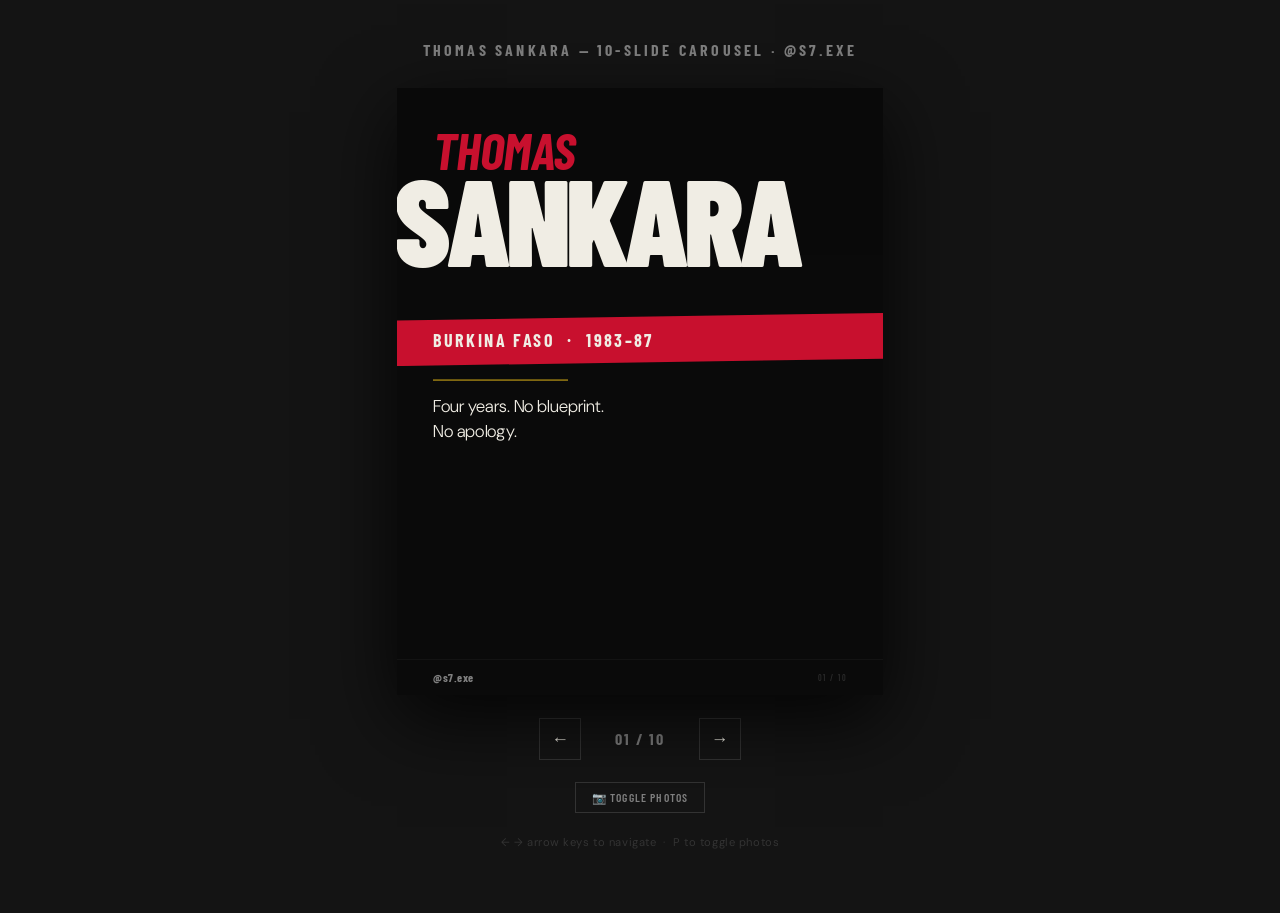
==== carousels/sankara/index.html @ 752728cd "feat: add Sankara 10-slide Instagram carousel (constructivist design, @s7.exe) - carousels/sankara/i" ====
<!DOCTYPE html>
<html lang="en">
<head>
  <meta charset="UTF-8" />
  <meta name="viewport" content="width=device-width, initial-scale=1.0" />
  <title>Thomas Sankara — @s7.exe</title>

  <!-- Fonts -->
  <link rel="preconnect" href="https://fonts.googleapis.com" />
  <link rel="preconnect" href="https://fonts.gstatic.com" crossorigin />
  <link
    href="https://fonts.googleapis.com/css2?family=Barlow+Condensed:ital,wght@0,400;0,600;0,700;0,800;0,900;1,700;1,900&family=DM+Sans:ital,wght@0,300;0,400;0,500;0,700;1,300;1,400&display=swap"
    rel="stylesheet"
  />

  <link rel="stylesheet" href="styles.css" />
</head>
<body>

<!-- ── VIEWER CHROME ─────────────────────────────────────── -->
<div class="carousel-header">
  <h1>Thomas Sankara — 10-Slide Carousel · @s7.exe</h1>
</div>

<div class="carousel-viewer">

  <!-- Slide window (clipping + scale wrapper) -->
  <div class="slide-window">
    <div class="slide-stage">

      <!-- ════════════════════════════════════════════════════
           SLIDE 01 — COVER
           ════════════════════════════════════════════════════ -->
      <div class="slide slide-1 active">

        <!-- Grid texture -->
        <div class="s1-grid"></div>

        <!-- Photo variant (hidden by default; shows in photo mode) -->
        <div class="s1-photo">
          <img
            src="photo/s1-cover.jpg"
            alt="Thomas Sankara — public domain"
          />
        </div>

        <!-- Typography -->
        <div class="s1-thomas">THOMAS</div>
        <div class="s1-sankara">SANKARA</div>

        <!-- Red diagonal band -->
        <div class="s1-red-band">
          <span class="s1-band-text">BURKINA FASO &nbsp;·&nbsp; 1983–87</span>
        </div>

        <!-- Gold rule -->
        <div class="s1-gold-line"></div>

        <!-- Tagline -->
        <div class="s1-tagline">
          Four years. No blueprint.<br />No apology.
        </div>

        <!-- Footer -->
        <div class="s1-footer">
          <span class="footer-handle">@s7.exe</span>
          <span class="footer-count">01 / 10</span>
        </div>

      </div><!-- /slide-1 -->


      <!-- ════════════════════════════════════════════════════
           SLIDE 02 — THE MAN
           ════════════════════════════════════════════════════ -->
      <div class="slide slide-2">

        <!-- Ghost number -->
        <div class="ghost-num" style="right:-48px;top:60px;font-size:720px;">33</div>

        <!-- Red vertical rule -->
        <div class="s2-red-rule"></div>

        <!-- Content -->
        <div class="s2-content">

          <div class="eyebrow">THE MAN</div>

          <div class="s2-headline">
            HE WAS<br /><span class="accent">33.</span>
          </div>

          <div class="s2-sub">When he took power.</div>

          <!-- Gold line -->
          <div class="s2-gold-line"></div>

          <p class="s2-body">
            He sold the presidential fleet.<br />
            <b>Every minister got a Renault 5</b> — the cheapest
            car in the country.<br /><br />
            He set the salary ceiling himself.<br />
            Below a teacher's minimum wage.
          </p>

        </div>

        <div class="footer">
          <span class="footer-handle">@s7.exe</span>
          <span class="footer-count">02 / 10</span>
        </div>

      </div><!-- /slide-2 -->


      <!-- ════════════════════════════════════════════════════
           SLIDE 03 — THE NAME
           ════════════════════════════════════════════════════ -->
      <div class="slide slide-3">

        <!-- Before block (clipped diagonal) -->
        <div class="s3-before-block">
          <div class="s3-before-label">Before &nbsp;/&nbsp; 1983</div>
          <div class="s3-strikeout">UPPER<br />VOLTA</div>
        </div>

        <!-- Arrow between blocks -->
        <div class="s3-arrow">↓</div>

        <!-- After block -->
        <div class="s3-after-block">
          <div class="s3-after-label">After &nbsp;/&nbsp; 1984</div>
          <div class="s3-after-name">BURKINA<br />FASO</div>
          <!-- Gold line -->
          <div class="s3-gold-line"></div>
          <p class="s3-after-sub">
            "Land of the upright people."<br />
            New name. New flag. New cloth.<br />
            His cabinet wore local cotton — faso dan fani —<br />
            instead of imported suits.
          </p>
        </div>

        <div class="footer">
          <span class="footer-handle">@s7.exe</span>
          <span class="footer-count">03 / 10</span>
        </div>

      </div><!-- /slide-3 -->


      <!-- ════════════════════════════════════════════════════
           SLIDE 04 — THE DEBT
           ════════════════════════════════════════════════════ -->
      <div class="slide slide-4">

        <!-- Giant decorative quote mark -->
        <div class="s4-bigquote">"</div>

        <div class="s4-content">

          <div class="s4-eyebrow">ADDIS ABABA, 1987</div>

          <blockquote class="s4-quote">
            "He who<br />feeds you,<br />
            <span class="hl">controls&nbsp;you."</span>
          </blockquote>

          <div class="s4-attr">— Thomas Sankara, OAU Summit</div>

          <!-- Gold line -->
          <div class="s4-gold-line"></div>

          <p class="s4-body">
            He stood before every African head of state
            and asked them to cancel the debt together —
            that if one country did it alone, they would be killed.<br /><br />
            Six months later, he was shot.
          </p>

        </div>

        <div class="footer">
          <span class="footer-handle">@s7.exe</span>
          <span class="footer-count">04 / 10</span>
        </div>

      </div><!-- /slide-4 -->


      <!-- ════════════════════════════════════════════════════
           SLIDE 05 — WOMEN
           ════════════════════════════════════════════════════ -->
      <div class="slide slide-5">

        <!-- Ghost year -->
        <div class="s5-year-ghost">1984</div>

        <div class="s5-content">

          <div class="s5-eyebrow">POLICY</div>

          <div class="s5-year">1984.</div>
          <p class="s5-year-sub">Four specific decisions.</p>

          <!-- Gold line -->
          <div class="s5-gold-line"></div>

          <ul class="s5-list">
            <li>Banned FGM by decree.</li>
            <li>Banned forced marriage.</li>
            <li>Appointed women to military and ministerial posts.</li>
            <li>Raised women's legal status to equal citizens.</li>
          </ul>

          <blockquote class="s5-quote">
            "There is no true social revolution<br />
            without the liberation of women."
          </blockquote>

        </div>

        <div class="footer">
          <span class="footer-handle">@s7.exe</span>
          <span class="footer-count">05 / 10</span>
        </div>

      </div><!-- /slide-5 -->


      <!-- ════════════════════════════════════════════════════
           SLIDE 06 — TREES
           ════════════════════════════════════════════════════ -->
      <div class="slide slide-6">

        <!-- Halftone background -->
        <div class="s6-halftone"></div>

        <!-- Photo slot (photo mode only) -->
        <div
          class="photo-slot"
          data-caption="Sahel reforestation — public domain / CC"
          style="top:0;right:0;width:480px;height:580px;"
        >
          <img src="photo/s6-trees.jpg" alt="Sahel reforestation" />
          <span class="photo-caption">Sahel reforestation — public domain / CC</span>
        </div>

        <div class="s6-content">

          <div class="s6-eyebrow">ENVIRONMENT</div>

          <div class="s6-num">10</div>
          <div class="s6-unit">MILLION</div>
          <div class="s6-label">TREES.</div>

          <!-- Gold line -->
          <div class="s6-gold-line"></div>

          <p class="s6-body">
            The Sahara was moving south.<br />
            He planted trees across Burkina Faso with no foreign aid —
            10 million over four years.<br />
            He also banned bushfires, built dams,
            and trained farmers in soil conservation.
          </p>

        </div>

        <div class="footer">
          <span class="footer-handle">@s7.exe</span>
          <span class="footer-count">06 / 10</span>
        </div>

      </div><!-- /slide-6 -->


      <!-- ════════════════════════════════════════════════════
           SLIDE 07 — HEALTH
           ════════════════════════════════════════════════════ -->
      <div class="slide slide-7">

        <div class="s7-content">

          <div class="s7-eyebrow">PUBLIC HEALTH · 1984</div>

          <div class="s7-num">2.5M</div>
          <div class="s7-label">CHILDREN.</div>

          <!-- Stamp mark -->
          <div class="s7-stamp">ONE WEEK.</div>

          <!-- Gold line -->
          <div class="s7-gold-line"></div>

          <p class="s7-body">
            Meningitis, yellow fever, measles.<br />
            Three vaccines. 2.5 million children immunised
            in seven days.<br /><br />
            No NGO coordination.<br />
            The army mobilised alongside health workers.
          </p>

        </div>

        <div class="footer">
          <span class="footer-handle">@s7.exe</span>
          <span class="footer-count">07 / 10</span>
        </div>

      </div><!-- /slide-7 -->


      <!-- ════════════════════════════════════════════════════
           SLIDE 08 — EDUCATION
           ════════════════════════════════════════════════════ -->
      <div class="slide slide-8">

        <div class="s8-content">

          <div class="s8-eyebrow">LITERACY RATE</div>

          <div class="s8-progress-nums">
            <span class="s8-before">13%</span>
            <span class="s8-arrow">→</span>
            <span class="s8-after">73%</span>
          </div>

          <!-- Progress bar -->
          <div class="s8-bar-wrap">
            <div class="s8-bar-before"></div>
            <div class="s8-bar-after"></div>
          </div>
          <div class="s8-bar-labels">
            <span>1983</span>
            <span>1987</span>
          </div>

          <!-- Gold line -->
          <div class="s8-gold-line"></div>

          <p class="s8-body">
            <b>350 schools built per year.</b><br />
            Teachers sent to villages that had never seen one.<br /><br />
            "A soldier without cultural training<br />
            is just a potential criminal."<br /><br />
            He said that too.
          </p>

        </div>

        <div class="footer">
          <span class="footer-handle">@s7.exe</span>
          <span class="footer-count">08 / 10</span>
        </div>

      </div><!-- /slide-8 -->


      <!-- ════════════════════════════════════════════════════
           SLIDE 09 — OCTOBER 15
           ════════════════════════════════════════════════════ -->
      <div class="slide slide-9">

        <!-- Ghost date -->
        <div class="s9-date-ghost">15.10<br />1987</div>

        <div class="s9-content">

          <div class="s9-eyebrow">THE END</div>

          <div class="s9-date">OCTOBER<br />15, 1987.</div>
          <div class="s9-age">Age 37 &nbsp;·&nbsp; Twelve bullets.</div>

          <!-- Gold line -->
          <div class="s9-gold-line"></div>

          <p class="s9-body">
            He was in a meeting when the gunmen arrived.<br /><br />
            His killer governed Burkina Faso
            for the next 27 years.<br />
            Western governments called him a stable partner.
            He received medals.
          </p>

          <p class="s9-coda">
            His files were sealed for decades.
          </p>

        </div>

        <div class="footer">
          <span class="footer-handle">@s7.exe</span>
          <span class="footer-count">09 / 10</span>
        </div>

      </div><!-- /slide-9 -->


      <!-- ════════════════════════════════════════════════════
           SLIDE 10 — OUTRO
           ════════════════════════════════════════════════════ -->
      <div class="slide slide-10">

        <div class="s10-open-mark">"</div>

        <div class="s10-quote">
          DARE TO<br />
          <span class="hl">INVENT</span><br />
          THE FUTURE.
        </div>

        <div class="s10-attr">— Thomas Sankara</div>

        <!-- Gold line -->
        <div class="s10-gold-line"></div>

        <p class="s10-cta">
          Follow for more on the leaders<br />
          they forgot to teach you about.
        </p>

        <div class="s10-handle">@s7.exe</div>

        <div class="footer">
          <span class="footer-handle">@s7.exe</span>
          <span class="footer-count">10 / 10</span>
        </div>

      </div><!-- /slide-10 -->


    </div><!-- /slide-stage -->
  </div><!-- /slide-window -->


  <!-- Navigation -->
  <nav class="nav-bar" aria-label="Carousel navigation">
    <button class="nav-btn" id="btn-prev" aria-label="Previous slide">&#8592;</button>
    <span class="nav-counter" id="nav-counter" aria-live="polite">01 / 10</span>
    <button class="nav-btn" id="btn-next" aria-label="Next slide">&#8594;</button>
  </nav>

  <!-- Toolbar -->
  <div class="toolbar">
    <button class="toggle-btn" id="toggle-photos" title="Toggle photo placeholders">
      &#128247; Toggle Photos
    </button>
  </div>

  <p class="hint">← → arrow keys to navigate &nbsp;·&nbsp; P to toggle photos</p>

</div><!-- /carousel-viewer -->


<!-- ── JAVASCRIPT ─────────────────────────────────────────── -->
<script>
  (function () {
    var TOTAL = 10;
    var current = 0;

    var slides  = document.querySelectorAll('.slide');
    var counter = document.getElementById('nav-counter');
    var btnPrev = document.getElementById('btn-prev');
    var btnNext = document.getElementById('btn-next');
    var btnTogglePhotos = document.getElementById('toggle-photos');

    function pad(n) {
      return (n < 10 ? '0' : '') + n;
    }

    function goTo(n) {
      slides[current].classList.remove('active');
      current = ((n % TOTAL) + TOTAL) % TOTAL;
      slides[current].classList.add('active');
      counter.textContent = pad(current + 1) + ' / ' + pad(TOTAL);
    }

    btnPrev.addEventListener('click', function () { goTo(current - 1); });
    btnNext.addEventListener('click', function () { goTo(current + 1); });

    btnTogglePhotos.addEventListener('click', function () {
      document.body.classList.toggle('photo-mode');
      this.classList.toggle('active');
    });

    document.addEventListener('keydown', function (e) {
      if (e.key === 'ArrowLeft'  || e.key === 'ArrowUp')    { goTo(current - 1); }
      if (e.key === 'ArrowRight' || e.key === 'ArrowDown')   { goTo(current + 1); }
      if (e.key === 'p' || e.key === 'P') {
        document.body.classList.toggle('photo-mode');
        btnTogglePhotos.classList.toggle('active');
      }
    });
  }());
</script>

</body>
</html>
---- carousels/sankara/styles.css ----
/* ============================================================
   SANKARA CAROUSEL — @s7.exe
   Typography : Barlow Condensed + DM Sans
   Palette    : #0A0A0A · #C8102E · #F5C518 · #F0EDE4 · #808080
   Canvas     : 1080 × 1350 px per slide (Instagram Portrait)
   ============================================================ */

/* ── TOKENS ──────────────────────────────────────────────── */
:root {
  --black    : #0A0A0A;
  --dark     : #0D0D0D;
  --red      : #C8102E;
  --gold     : #F5C518;
  --offwhite : #F0EDE4;
  --grey     : #808080;
  --dim      : #444444;
  --rule     : #1e1e1e;

  --font-display : 'Barlow Condensed', sans-serif;
  --font-body    : 'DM Sans', sans-serif;

  /* Safe margin for IG UI chrome */
  --safe : 80px;
}

/* ── RESET ───────────────────────────────────────────────── */
*, *::before, *::after {
  box-sizing  : border-box;
  margin      : 0;
  padding     : 0;
}

body {
  background  : #141414;
  display     : flex;
  flex-direction: column;
  align-items : center;
  min-height  : 100vh;
  font-family : var(--font-body);
  padding     : 2.5rem 1rem 4rem;
  color       : var(--offwhite);
}

/* ── VIEWER CHROME ───────────────────────────────────────── */

.carousel-header {
  text-align    : center;
  margin-bottom : 1.8rem;
}

.carousel-header h1 {
  font-family   : var(--font-display);
  font-weight   : 700;
  font-size     : 1rem;
  letter-spacing: 0.2em;
  text-transform: uppercase;
  color         : var(--grey);
}

.carousel-viewer {
  display        : flex;
  flex-direction : column;
  align-items    : center;
  gap            : 1.4rem;
}

/* The clipping window (1080 × 0.45 = 486px, 1350 × 0.45 = 607.5px) */
.slide-window {
  width     : 486px;   /* 1080px × 45% */
  height    : 607.5px; /* 1350px × 45% */
  overflow  : hidden;
  position  : relative;
  box-shadow: 0 24px 72px rgba(0,0,0,0.8);
}

/* Full-size stage that gets scaled down */
.slide-stage {
  width             : 1080px;
  height            : 1350px;
  transform         : scale(0.45);
  transform-origin  : top left;
  position          : absolute;
  top               : 0;
  left              : 0;
}

/* ── NAVIGATION ──────────────────────────────────────────── */

.nav-bar {
  display    : flex;
  align-items: center;
  gap        : 1.8rem;
}

.nav-btn {
  background   : transparent;
  border       : 1px solid #333;
  color        : var(--offwhite);
  width        : 42px;
  height       : 42px;
  cursor       : pointer;
  font-family  : var(--font-display);
  font-size    : 1.1rem;
  transition   : border-color .15s, color .15s;
  display      : flex;
  align-items  : center;
  justify-content: center;
}
.nav-btn:hover {
  border-color: var(--gold);
  color       : var(--gold);
}

.nav-counter {
  font-family   : var(--font-display);
  font-weight   : 700;
  font-size     : 1rem;
  letter-spacing: 0.12em;
  color         : var(--grey);
  min-width     : 60px;
  text-align    : center;
}

.toolbar {
  display    : flex;
  align-items: center;
  gap        : 1rem;
}

.toggle-btn {
  background   : transparent;
  border       : 1px solid #333;
  color        : var(--grey);
  padding      : 7px 16px;
  cursor       : pointer;
  font-family  : var(--font-display);
  font-weight  : 600;
  font-size    : 0.72rem;
  letter-spacing: 0.1em;
  text-transform: uppercase;
  transition   : all .15s;
}
.toggle-btn:hover,
.toggle-btn.active {
  border-color: var(--gold);
  color       : var(--gold);
}

.hint {
  font-size    : 0.7rem;
  color        : #333;
  font-family  : var(--font-body);
  text-align   : center;
  letter-spacing: 0.05em;
}

/* ── SLIDE BASE ──────────────────────────────────────────── */

.slide {
  width      : 1080px;
  height     : 1350px;
  background : var(--black);
  position   : relative;
  overflow   : hidden;
  display    : none;
  padding    : var(--safe);
  color      : var(--offwhite);
}

.slide.active {
  display: block;
}

/* ── SHARED COMPONENTS ───────────────────────────────────── */

/* Gold line — exactly one per slide */
.gold-line {
  display   : block;
  height    : 2px;
  background: var(--gold);
}

/* Footer strip */
.footer {
  position       : absolute;
  bottom         : 0;
  left           : 0;
  right          : 0;
  height         : 80px;
  padding        : 0 var(--safe);
  display        : flex;
  align-items    : center;
  justify-content: space-between;
  border-top     : 1px solid var(--rule);
}

.footer-handle {
  font-family   : var(--font-display);
  font-weight   : 700;
  font-size     : 26px;
  letter-spacing: 0.06em;
  color         : var(--grey);
}

.footer-count {
  font-family   : var(--font-display);
  font-weight   : 600;
  font-size     : 18px;
  letter-spacing: 0.18em;
  color         : #2a2a2a;
}

/* Eyebrow / section label */
.eyebrow {
  font-family   : var(--font-display);
  font-weight   : 600;
  font-size     : 22px;
  letter-spacing: 0.22em;
  text-transform: uppercase;
  color         : var(--grey);
  display       : flex;
  align-items   : center;
  gap           : 16px;
  margin-bottom : 48px;
}

.eyebrow::before {
  content   : '';
  display   : inline-block;
  width     : 28px;
  height    : 2px;
  background: var(--red);
  flex-shrink: 0;
}

/* Inline red label */
.badge-red {
  display      : inline-block;
  background   : var(--red);
  color        : var(--offwhite);
  font-family  : var(--font-display);
  font-weight  : 700;
  font-size    : 22px;
  letter-spacing: 0.08em;
  text-transform: uppercase;
  padding      : 4px 14px;
  vertical-align: middle;
}

/* Stamp outline */
.stamp {
  display      : inline-block;
  border       : 3px solid var(--red);
  color        : var(--red);
  font-family  : var(--font-display);
  font-weight  : 700;
  letter-spacing: 0.12em;
  text-transform: uppercase;
  transform    : rotate(-2.5deg);
}

/* Photo placeholder (shown only in photo mode) */
.photo-slot {
  display   : none;
  position  : absolute;
  background: #111;
  border    : 2px dashed #222;
  overflow  : hidden;
}

.photo-slot img {
  width     : 100%;
  height    : 100%;
  object-fit: cover;
  opacity   : 0.55;
  display   : block;
}

.photo-slot .photo-caption {
  position  : absolute;
  bottom    : 0;
  left      : 0;
  right     : 0;
  padding   : 8px 14px;
  background: rgba(0,0,0,0.72);
  font-family: var(--font-body);
  font-size  : 18px;
  color      : var(--grey);
  font-style : italic;
}

/* Halftone pattern overlay */
.halftone {
  position        : absolute;
  background-image: radial-gradient(
    circle,
    currentColor 1.5px,
    transparent  1.5px
  );
  background-size : 16px 16px;
  opacity         : 0.06;
  pointer-events  : none;
  color           : var(--grey);
}

/* Giant ghost number (background texture) */
.ghost-num {
  position      : absolute;
  font-family   : var(--font-display);
  font-weight   : 900;
  color         : #111111;
  line-height   : 1;
  user-select   : none;
  pointer-events: none;
}

/* ================================================================
   SLIDE 1 — COVER
   ================================================================ */

.slide-1 {
  padding: 0;
}

.s1-grid {
  position: absolute;
  inset    : 0;
  /* subtle rule grid */
  background-image:
    linear-gradient(var(--rule) 1px, transparent 1px),
    linear-gradient(90deg, var(--rule) 1px, transparent 1px);
  background-size : 120px 120px;
  opacity         : 0.35;
}

.s1-thomas {
  position     : absolute;
  top          : 78px;
  left         : 80px;
  font-family  : var(--font-display);
  font-weight  : 700;
  font-style   : italic;
  font-size    : 116px;
  line-height  : 1;
  color        : var(--red);
  letter-spacing: -0.01em;
  z-index      : 2;
}

.s1-sankara {
  position     : absolute;
  top          : 170px;
  left         : -6px;
  font-family  : var(--font-display);
  font-weight  : 900;
  font-size    : 272px;
  line-height  : 0.88;
  color        : var(--offwhite);
  letter-spacing: -0.04em;
  z-index      : 2;
  white-space  : nowrap;
}

.s1-red-band {
  position    : absolute;
  top         : 500px;
  left        : 0;
  right       : 0;
  height      : 118px;
  background  : var(--red);
  clip-path   : polygon(0 14%, 100% 0, 100% 86%, 0 100%);
  display     : flex;
  align-items : center;
  padding     : 0 80px;
  z-index     : 3;
}

.s1-band-text {
  font-family  : var(--font-display);
  font-weight  : 700;
  font-size    : 40px;
  letter-spacing: 0.14em;
  text-transform: uppercase;
  color        : var(--offwhite);
}

.s1-gold-line {
  position  : absolute;
  top       : 648px;
  left      : 80px;
  width     : 300px;
  height    : 2px;
  background: var(--gold);
  z-index   : 4;
}

.s1-tagline {
  position    : absolute;
  top         : 680px;
  left        : 80px;
  right       : 80px;
  font-family : var(--font-body);
  font-weight : 300;
  font-size   : 38px;
  line-height : 1.45;
  color       : var(--offwhite);
  z-index     : 4;
  max-width   : 700px;
}

.s1-footer {
  position       : absolute;
  bottom         : 0;
  left           : 0;
  right          : 0;
  height         : 80px;
  padding        : 0 80px;
  display        : flex;
  align-items    : center;
  justify-content: space-between;
  border-top     : 1px solid var(--rule);
  z-index        : 4;
}

/* Photo variant for slide 1 */
.s1-photo {
  position  : absolute;
  inset     : 0;
  z-index   : 1;
  display   : none;
}

.s1-photo img {
  width     : 100%;
  height    : 100%;
  object-fit: cover;
  opacity   : 0.35;
}

.s1-photo::after {
  content   : '';
  position  : absolute;
  inset     : 0;
  background: linear-gradient(
    180deg,
    rgba(10,10,10,0.25) 0%,
    rgba(10,10,10,0.92) 70%
  );
}

/* ================================================================
   SLIDE 2 — THE MAN
   ================================================================ */

.slide-2 .ghost-num {
  right    : -48px;
  top      : 60px;
  font-size: 720px;
  color    : #111111;
  z-index  : 0;
}

.s2-red-rule {
  position  : absolute;
  left      : 80px;
  top       : 115px;
  bottom    : 90px;
  width     : 6px;
  background: var(--red);
  z-index   : 1;
}

.s2-content {
  position  : absolute;
  left      : 122px;
  top       : 115px;
  right     : 80px;
  z-index   : 2;
}

.s2-headline {
  font-family  : var(--font-display);
  font-weight  : 900;
  font-size    : 192px;
  line-height  : 0.86;
  color        : var(--offwhite);
  letter-spacing: -0.03em;
  margin-bottom: 10px;
}

.s2-headline .accent {
  color: var(--red);
}

.s2-sub {
  font-family  : var(--font-display);
  font-weight  : 700;
  font-size    : 48px;
  letter-spacing: 0.04em;
  color        : var(--grey);
  margin-bottom: 18px;
  text-transform: uppercase;
}

.s2-gold-line {
  width        : 240px;
  height       : 2px;
  background   : var(--gold);
  margin-bottom: 52px;
}

.s2-body {
  font-family  : var(--font-body);
  font-size    : 38px;
  line-height  : 1.55;
  color        : var(--offwhite);
  font-weight  : 300;
  max-width    : 720px;
}

.s2-body b {
  font-weight: 500;
  color      : var(--offwhite);
}

/* ================================================================
   SLIDE 3 — THE NAME
   ================================================================ */

.s3-before-block {
  position   : absolute;
  top        : 0;
  left       : 0;
  right      : 0;
  height     : 600px;
  background : #0E0E0E;
  clip-path  : polygon(0 0, 100% 0, 100% 91%, 0 100%);
  padding    : 90px 80px 100px;
  display    : flex;
  flex-direction: column;
  justify-content: flex-end;
  z-index    : 1;
}

.s3-before-label {
  font-family  : var(--font-display);
  font-weight  : 600;
  font-size    : 22px;
  letter-spacing: 0.22em;
  color        : var(--grey);
  text-transform: uppercase;
  margin-bottom: 20px;
}

.s3-strikeout {
  font-family  : var(--font-display);
  font-weight  : 900;
  font-size    : 132px;
  line-height  : 0.88;
  color        : #2e2e2e;
  letter-spacing: -0.02em;
  position     : relative;
  display      : inline-block;
}

.s3-strikeout::after {
  content   : '';
  position  : absolute;
  left      : -8px;
  right     : -8px;
  top       : 52%;
  height    : 7px;
  background: var(--red);
  transform : rotate(-2.5deg) translateY(-50%);
}

.s3-arrow {
  position     : absolute;
  top          : 574px;
  left         : 80px;
  font-family  : var(--font-display);
  font-weight  : 900;
  font-size    : 80px;
  color        : var(--gold);
  line-height  : 1;
  z-index      : 3;
  letter-spacing: -0.02em;
}

.s3-after-block {
  position  : absolute;
  bottom    : 82px;
  left      : 80px;
  right     : 80px;
  z-index   : 2;
}

.s3-after-label {
  font-family  : var(--font-display);
  font-weight  : 600;
  font-size    : 22px;
  letter-spacing: 0.22em;
  color        : var(--grey);
  text-transform: uppercase;
  margin-bottom: 16px;
}

.s3-after-name {
  font-family  : var(--font-display);
  font-weight  : 900;
  font-size    : 132px;
  line-height  : 0.88;
  color        : var(--offwhite);
  letter-spacing: -0.02em;
  margin-bottom: 32px;
}

.s3-gold-line {
  width        : 100%;
  height       : 2px;
  background   : var(--gold);
  margin-bottom: 28px;
}

.s3-after-sub {
  font-family: var(--font-body);
  font-size  : 34px;
  line-height: 1.5;
  color      : var(--grey);
  font-weight: 300;
}

/* ================================================================
   SLIDE 4 — THE DEBT
   ================================================================ */

.s4-bigquote {
  position      : absolute;
  top           : 50px;
  left          : 52px;
  font-family   : var(--font-display);
  font-weight   : 900;
  font-size     : 560px;
  line-height   : 1;
  color         : var(--red);
  opacity       : 0.08;
  pointer-events: none;
  user-select   : none;
  z-index       : 0;
}

.s4-content {
  position  : relative;
  z-index   : 1;
  padding-top: 170px;
}

.s4-eyebrow {
  font-family  : var(--font-display);
  font-weight  : 600;
  font-size    : 22px;
  letter-spacing: 0.22em;
  color        : var(--grey);
  text-transform: uppercase;
  margin-bottom: 52px;
  display      : flex;
  align-items  : center;
  gap          : 16px;
}

.s4-eyebrow::before {
  content   : '';
  display   : inline-block;
  width     : 28px;
  height    : 2px;
  background: var(--red);
}

.s4-quote {
  font-family  : var(--font-display);
  font-weight  : 900;
  font-size    : 96px;
  line-height  : 0.95;
  color        : var(--offwhite);
  letter-spacing: -0.01em;
  margin-bottom: 28px;
}

.s4-quote .hl {
  color: var(--gold);
}

.s4-attr {
  font-family  : var(--font-display);
  font-weight  : 700;
  font-size    : 26px;
  letter-spacing: 0.14em;
  color        : var(--red);
  text-transform: uppercase;
  margin-bottom: 58px;
}

.s4-gold-line {
  width        : 100%;
  height       : 2px;
  background   : var(--gold);
  margin-bottom: 40px;
}

.s4-body {
  font-family: var(--font-body);
  font-size  : 36px;
  line-height: 1.6;
  color      : var(--grey);
  font-weight: 300;
  max-width  : 820px;
}

/* ================================================================
   SLIDE 5 — WOMEN
   ================================================================ */

.s5-year-ghost {
  position      : absolute;
  right         : -60px;
  top           : 40px;
  font-family   : var(--font-display);
  font-weight   : 900;
  font-size     : 500px;
  line-height   : 1;
  color         : #111111;
  pointer-events: none;
  user-select   : none;
  z-index       : 0;
}

.s5-content {
  position  : relative;
  z-index   : 1;
}

.s5-eyebrow {
  font-family  : var(--font-display);
  font-weight  : 600;
  font-size    : 22px;
  letter-spacing: 0.22em;
  color        : var(--grey);
  text-transform: uppercase;
  margin-bottom: 48px;
  display      : flex;
  align-items  : center;
  gap          : 16px;
}

.s5-eyebrow::before {
  content   : '';
  display   : inline-block;
  width     : 28px;
  height    : 2px;
  background: var(--red);
}

.s5-year {
  font-family  : var(--font-display);
  font-weight  : 900;
  font-size    : 210px;
  line-height  : 0.86;
  color        : var(--offwhite);
  letter-spacing: -0.04em;
  margin-bottom: 10px;
}

.s5-year-sub {
  font-family  : var(--font-body);
  font-size    : 30px;
  color        : var(--grey);
  font-weight  : 300;
  margin-bottom: 60px;
}

.s5-gold-line {
  width        : 100%;
  height       : 2px;
  background   : var(--gold);
  margin-bottom: 52px;
}

.s5-list {
  list-style    : none;
  display       : flex;
  flex-direction: column;
  gap           : 30px;
  margin-bottom : 54px;
}

.s5-list li {
  font-family : var(--font-body);
  font-size   : 40px;
  line-height : 1.3;
  color       : var(--offwhite);
  font-weight : 400;
  display     : flex;
  align-items : flex-start;
  gap         : 22px;
}

.s5-list li::before {
  content    : '—';
  color      : var(--red);
  font-weight: 700;
  flex-shrink: 0;
}

.s5-quote {
  font-family  : var(--font-body);
  font-size    : 30px;
  line-height  : 1.55;
  color        : var(--grey);
  font-style   : italic;
  font-weight  : 300;
  padding-left : 28px;
  border-left  : 3px solid var(--gold);
}

/* ================================================================
   SLIDE 6 — TREES
   ================================================================ */

.s6-halftone {
  position        : absolute;
  top             : 0;
  right           : 0;
  width           : 640px;
  height          : 760px;
  background-image: radial-gradient(circle, #C8102E 1.5px, transparent 1.5px);
  background-size : 20px 20px;
  opacity         : 0.05;
  pointer-events  : none;
}

.s6-content {
  position  : relative;
  z-index   : 1;
}

.s6-eyebrow {
  font-family  : var(--font-display);
  font-weight  : 600;
  font-size    : 22px;
  letter-spacing: 0.22em;
  color        : var(--grey);
  text-transform: uppercase;
  margin-bottom: 68px;
  display      : flex;
  align-items  : center;
  gap          : 16px;
}

.s6-eyebrow::before {
  content   : '';
  display   : inline-block;
  width     : 28px;
  height    : 2px;
  background: var(--red);
}

.s6-num {
  font-family  : var(--font-display);
  font-weight  : 900;
  font-size    : 340px;
  line-height  : 0.84;
  color        : var(--offwhite);
  letter-spacing: -0.05em;
}

.s6-unit {
  font-family  : var(--font-display);
  font-weight  : 900;
  font-size    : 170px;
  line-height  : 0.84;
  color        : var(--red);
  letter-spacing: -0.04em;
  margin-bottom: 12px;
}

.s6-label {
  font-family  : var(--font-display);
  font-weight  : 700;
  font-size    : 88px;
  line-height  : 0.88;
  color        : var(--offwhite);
  letter-spacing: 0.08em;
  text-transform: uppercase;
  margin-bottom: 20px;
}

.s6-gold-line {
  width        : 380px;
  height       : 2px;
  background   : var(--gold);
  margin-bottom: 44px;
}

.s6-body {
  font-family: var(--font-body);
  font-size  : 35px;
  line-height: 1.6;
  color      : var(--grey);
  font-weight: 300;
  max-width  : 800px;
}

/* ================================================================
   SLIDE 7 — HEALTH
   ================================================================ */

.s7-content {
  position  : relative;
  z-index   : 1;
}

.s7-eyebrow {
  font-family  : var(--font-display);
  font-weight  : 600;
  font-size    : 22px;
  letter-spacing: 0.22em;
  color        : var(--grey);
  text-transform: uppercase;
  margin-bottom: 68px;
  display      : flex;
  align-items  : center;
  gap          : 16px;
}

.s7-eyebrow::before {
  content   : '';
  display   : inline-block;
  width     : 28px;
  height    : 2px;
  background: var(--red);
}

.s7-num {
  font-family  : var(--font-display);
  font-weight  : 900;
  font-size    : 280px;
  line-height  : 0.84;
  color        : var(--offwhite);
  letter-spacing: -0.05em;
}

.s7-label {
  font-family  : var(--font-display);
  font-weight  : 700;
  font-size    : 80px;
  line-height  : 0.9;
  color        : var(--gold);
  letter-spacing: 0.04em;
  margin-bottom: 16px;
}

.s7-stamp {
  display      : inline-block;
  border       : 3px solid var(--red);
  color        : var(--red);
  font-family  : var(--font-display);
  font-weight  : 700;
  font-size    : 60px;
  letter-spacing: 0.12em;
  text-transform: uppercase;
  padding      : 10px 28px;
  transform    : rotate(-2.5deg);
  margin-bottom: 50px;
  line-height  : 1;
}

.s7-gold-line {
  width        : 100%;
  height       : 2px;
  background   : var(--gold);
  margin-bottom: 44px;
}

.s7-body {
  font-family: var(--font-body);
  font-size  : 36px;
  line-height: 1.6;
  color      : var(--grey);
  font-weight: 300;
  max-width  : 820px;
}

/* ================================================================
   SLIDE 8 — EDUCATION
   ================================================================ */

.s8-content {
  position  : relative;
  z-index   : 1;
}

.s8-eyebrow {
  font-family  : var(--font-display);
  font-weight  : 600;
  font-size    : 22px;
  letter-spacing: 0.22em;
  color        : var(--grey);
  text-transform: uppercase;
  margin-bottom: 68px;
  display      : flex;
  align-items  : center;
  gap          : 16px;
}

.s8-eyebrow::before {
  content   : '';
  display   : inline-block;
  width     : 28px;
  height    : 2px;
  background: var(--red);
}

.s8-progress-nums {
  font-family  : var(--font-display);
  font-weight  : 900;
  font-size    : 210px;
  line-height  : 0.86;
  letter-spacing: -0.04em;
  display      : flex;
  align-items  : baseline;
  gap          : 24px;
  margin-bottom: 24px;
}

.s8-before {
  color   : #2e2e2e;
  position: relative;
}

.s8-before::after {
  content  : '';
  position : absolute;
  top      : 52%;
  left     : -6px;
  right    : -6px;
  height   : 6px;
  background: var(--red);
  transform: rotate(-4deg) translateY(-50%);
}

.s8-arrow {
  font-size: 80px;
  color    : var(--gold);
}

.s8-after {
  color: var(--offwhite);
}

.s8-bar-wrap {
  height        : 14px;
  background    : #1a1a1a;
  width         : 100%;
  margin-bottom : 8px;
  position      : relative;
  overflow      : hidden;
}

.s8-bar-before {
  position  : absolute;
  left      : 0;
  top       : 0;
  bottom    : 0;
  width     : 13%;
  background: #333;
}

.s8-bar-after {
  position  : absolute;
  left      : 0;
  top       : 0;
  bottom    : 0;
  width     : 73%;
  background: var(--gold);
  opacity   : 0.88;
}

.s8-bar-labels {
  display        : flex;
  justify-content: space-between;
  font-family    : var(--font-display);
  font-size      : 22px;
  color          : var(--grey);
  letter-spacing : 0.1em;
  margin-bottom  : 48px;
}

.s8-gold-line {
  width        : 100%;
  height       : 2px;
  background   : var(--gold);
  margin-bottom: 44px;
}

.s8-body {
  font-family: var(--font-body);
  font-size  : 36px;
  line-height: 1.6;
  color      : var(--grey);
  font-weight: 300;
  max-width  : 820px;
}

.s8-body b {
  font-weight: 500;
  color      : var(--offwhite);
}

/* ================================================================
   SLIDE 9 — OCTOBER 15
   ================================================================ */

.s9-date-ghost {
  position      : absolute;
  top           : 50%;
  left          : 50%;
  transform     : translate(-50%, -50%);
  font-family   : var(--font-display);
  font-weight   : 900;
  font-size     : 200px;
  line-height   : 0.9;
  color         : #101010;
  text-align    : center;
  white-space   : nowrap;
  letter-spacing: -0.03em;
  pointer-events: none;
  user-select   : none;
  z-index       : 0;
}

.s9-content {
  position: relative;
  z-index : 1;
}

.s9-eyebrow {
  font-family  : var(--font-display);
  font-weight  : 600;
  font-size    : 22px;
  letter-spacing: 0.22em;
  color        : var(--grey);
  text-transform: uppercase;
  margin-bottom: 56px;
  display      : flex;
  align-items  : center;
  gap          : 16px;
}

.s9-eyebrow::before {
  content   : '';
  display   : inline-block;
  width     : 28px;
  height    : 2px;
  background: var(--red);
}

.s9-date {
  font-family  : var(--font-display);
  font-weight  : 900;
  font-size    : 118px;
  line-height  : 0.88;
  color        : var(--red);
  letter-spacing: -0.02em;
  margin-bottom: 16px;
}

.s9-age {
  font-family  : var(--font-display);
  font-weight  : 700;
  font-size    : 44px;
  letter-spacing: 0.16em;
  color        : var(--grey);
  text-transform: uppercase;
  margin-bottom: 72px;
}

.s9-gold-line {
  width        : 100%;
  height       : 2px;
  background   : var(--gold);
  margin-bottom: 56px;
}

.s9-body {
  font-family: var(--font-body);
  font-size  : 42px;
  line-height: 1.55;
  color      : var(--offwhite);
  font-weight: 300;
  max-width  : 840px;
}

.s9-coda {
  margin-top : 48px;
  font-family: var(--font-body);
  font-size  : 30px;
  line-height: 1.55;
  color      : var(--dim);
  font-weight: 300;
  font-style : italic;
  max-width  : 720px;
}

/* ================================================================
   SLIDE 10 — OUTRO
   ================================================================ */

.s10-open-mark {
  font-family  : var(--font-display);
  font-weight  : 900;
  font-size    : 180px;
  line-height  : 0.5;
  color        : var(--red);
  margin-bottom: 24px;
}

.s10-quote {
  font-family  : var(--font-display);
  font-weight  : 900;
  font-size    : 132px;
  line-height  : 0.9;
  color        : var(--offwhite);
  letter-spacing: -0.02em;
  margin-bottom: 28px;
}

.s10-quote .hl {
  color: var(--gold);
}

.s10-attr {
  font-family  : var(--font-display);
  font-weight  : 600;
  font-size    : 30px;
  letter-spacing: 0.14em;
  color        : var(--grey);
  text-transform: uppercase;
  margin-bottom: 72px;
}

.s10-gold-line {
  width        : 100%;
  height       : 2px;
  background   : var(--gold);
  margin-bottom: 52px;
}

.s10-cta {
  font-family: var(--font-body);
  font-size  : 34px;
  line-height: 1.55;
  color      : var(--grey);
  font-weight: 300;
}

.s10-handle {
  font-family  : var(--font-display);
  font-weight  : 700;
  font-size    : 52px;
  letter-spacing: 0.05em;
  color        : var(--offwhite);
  margin-top   : 20px;
}

/* ================================================================
   PHOTO MODE
   Active when <body class="photo-mode"> or toggle is ON
   ================================================================ */

body.photo-mode .photo-slot {
  display: block;
}

body.photo-mode .s1-photo {
  display: block;
}

/* ================================================================
   PRINT / EXPORT
   Print each slide on its own page at 1080 × 1350
   ================================================================ */

@media print {
  @page {
    size  : 1080px 1350px;
    margin: 0;
  }

  body {
    background: none;
    padding   : 0;
    margin    : 0;
  }

  .carousel-header,
  .nav-bar,
  .toolbar,
  .hint {
    display: none !important;
  }

  .carousel-viewer {
    gap: 0;
  }

  .slide-window {
    width     : 1080px;
    height    : 1350px;
    overflow  : visible;
    box-shadow: none;
    page-break-after: always;
    break-after     : page;
  }

  .slide-stage {
    transform       : none !important;
    width           : 1080px;
    height          : 1350px;
    position        : relative;
    page-break-after: always;
    break-after     : page;
  }

  /* Show all slides, each on its own page */
  .slide {
    display: block !important;
  }
}
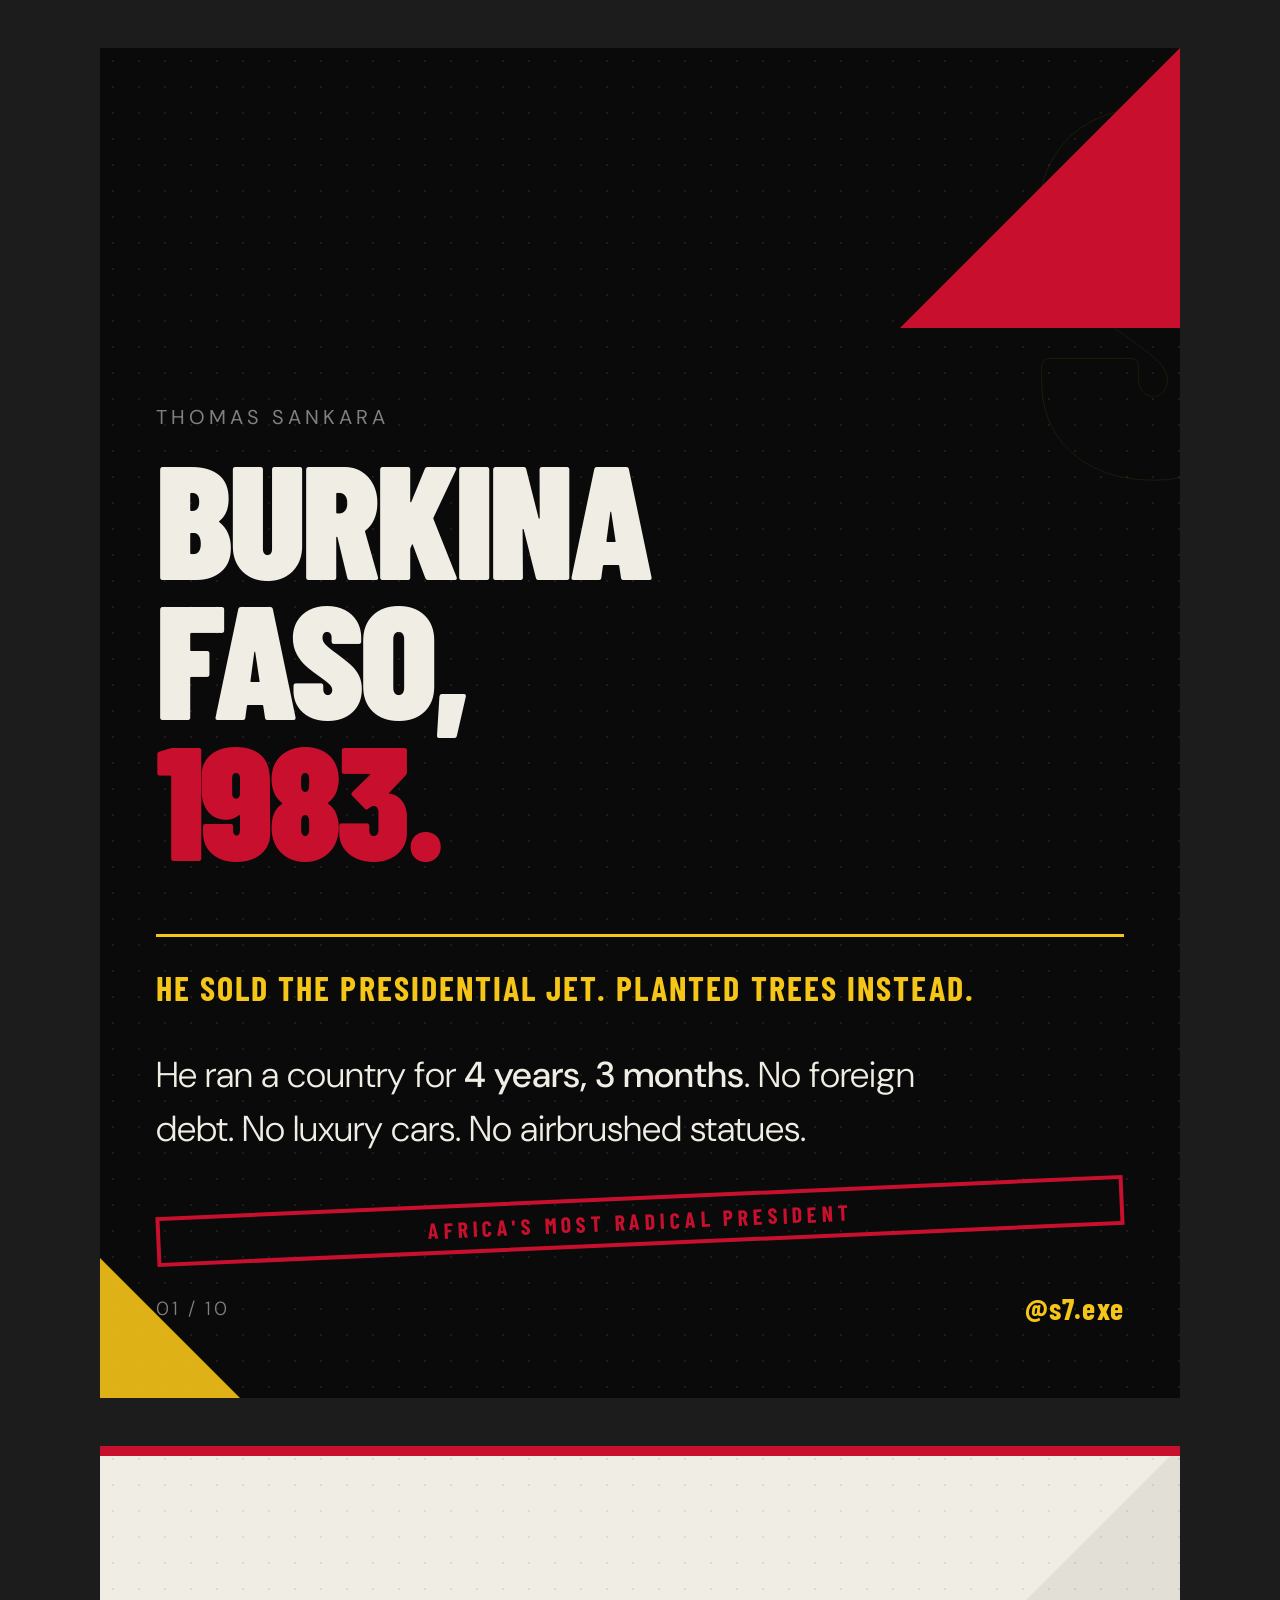
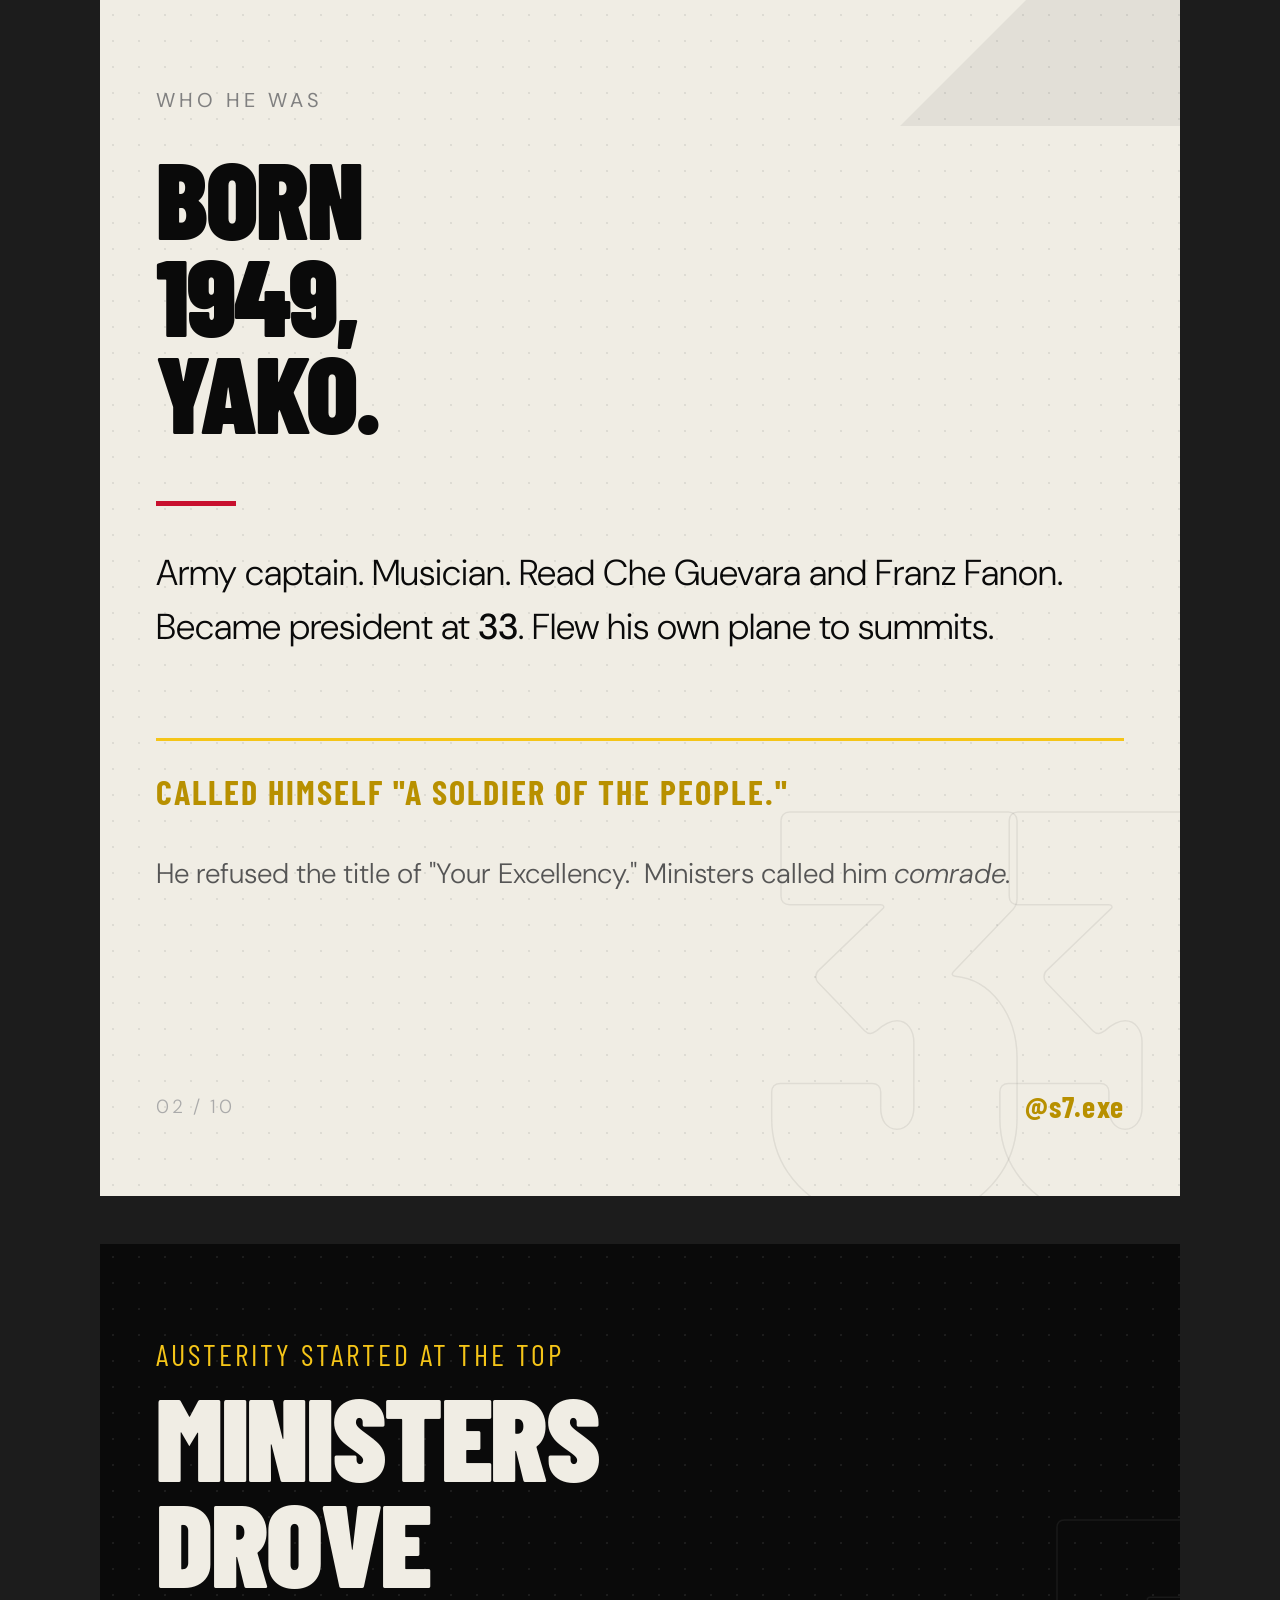
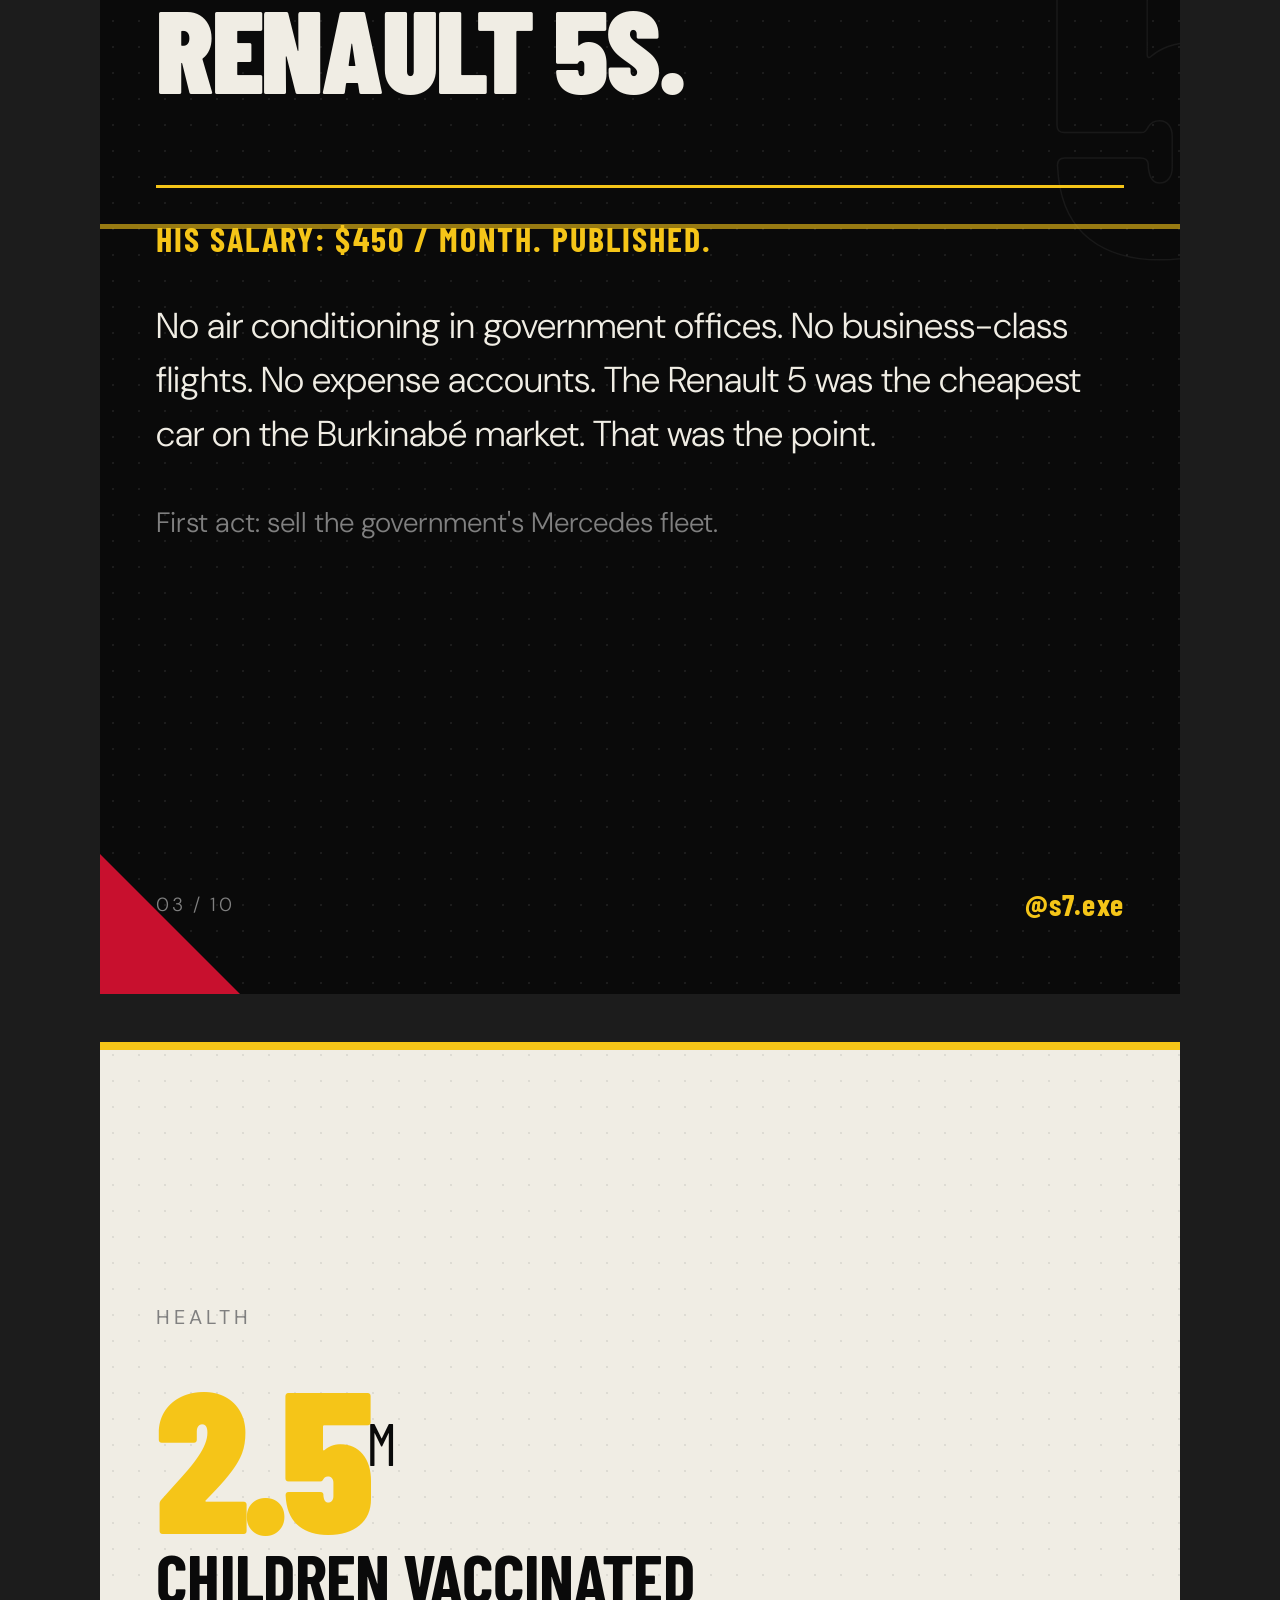
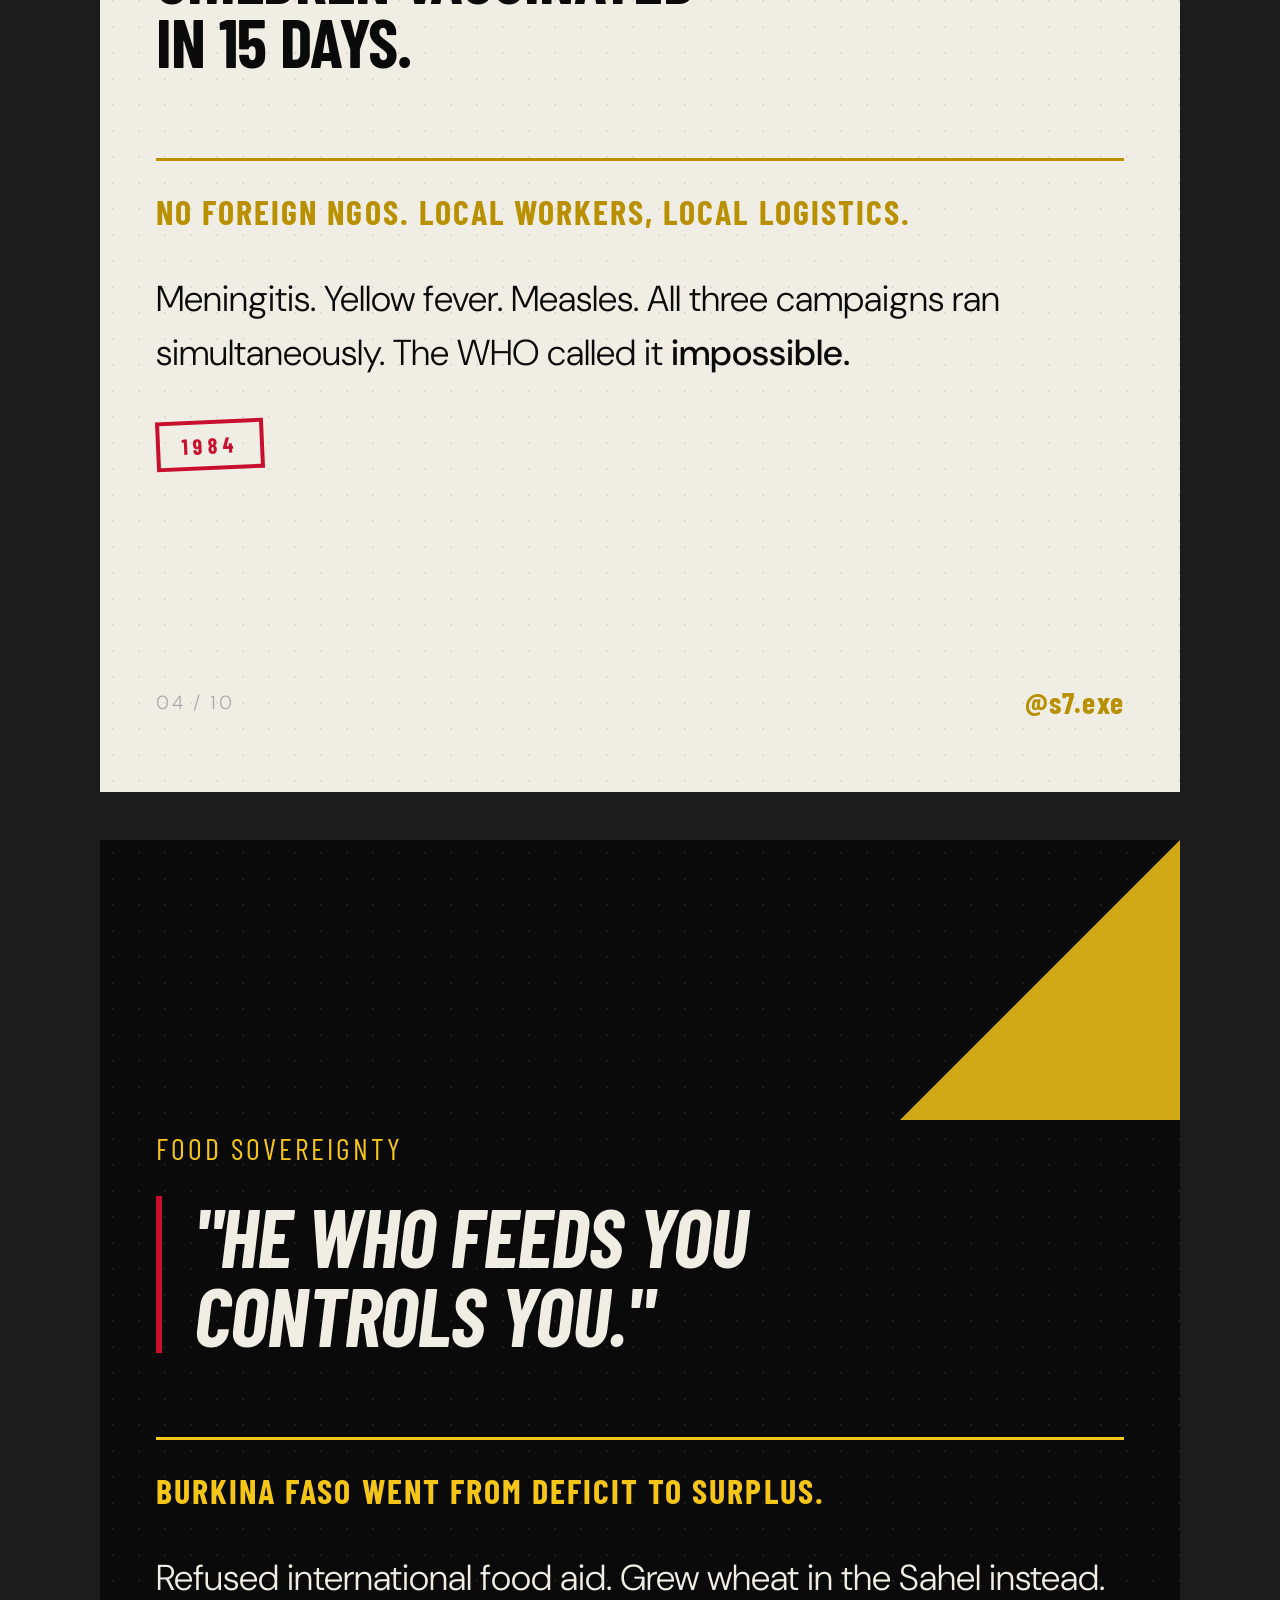
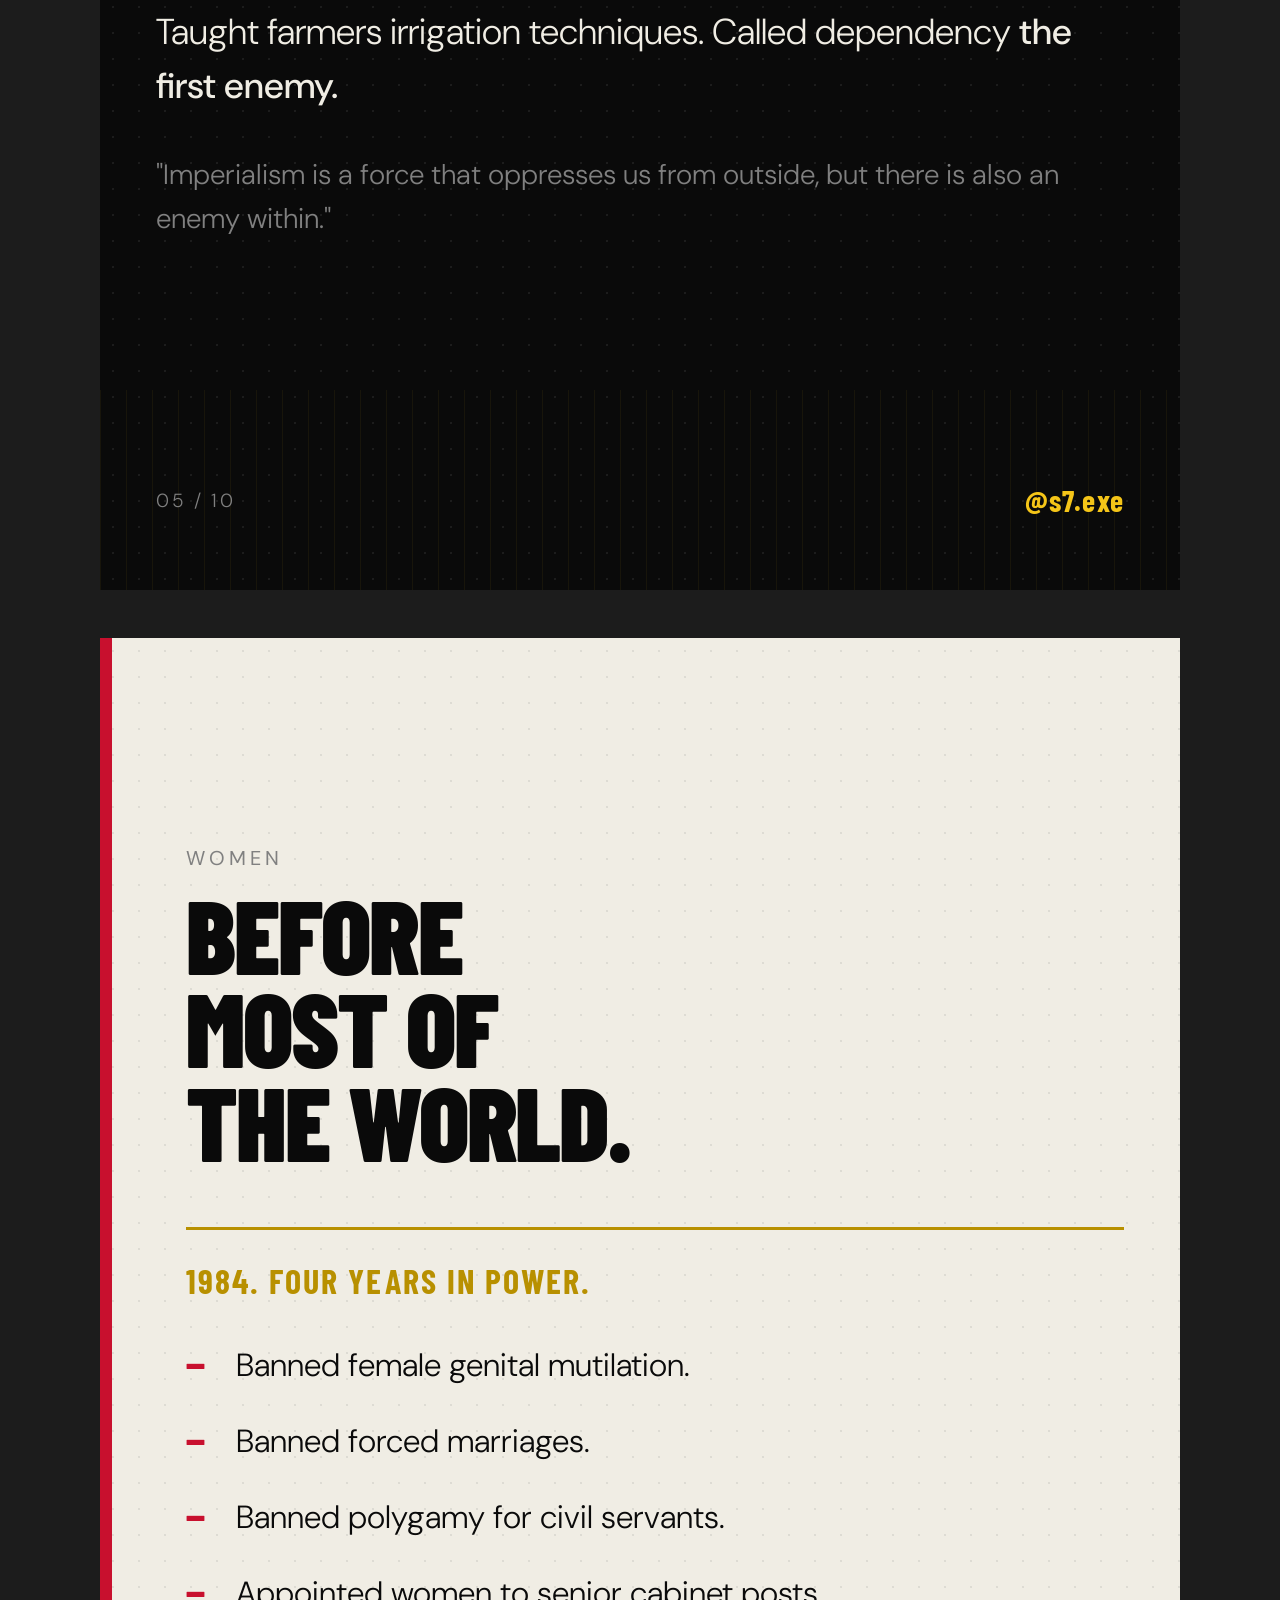
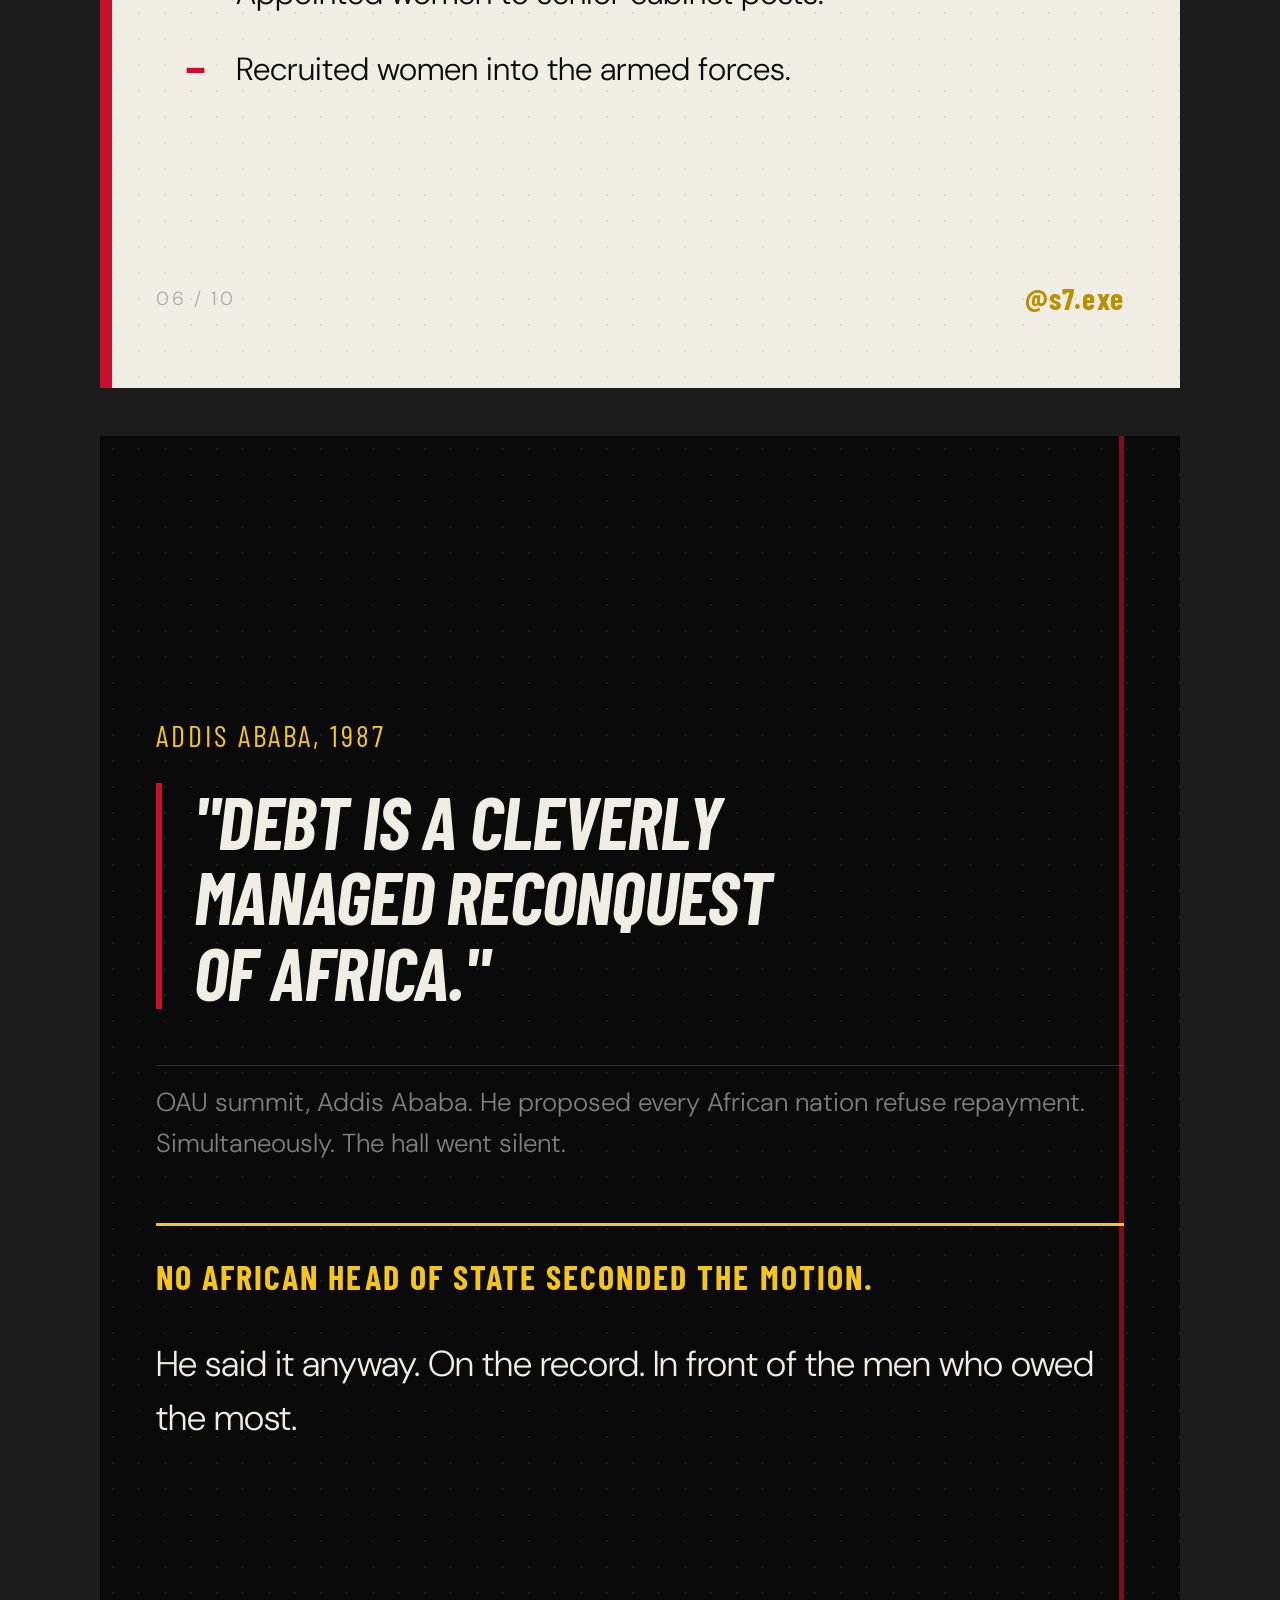
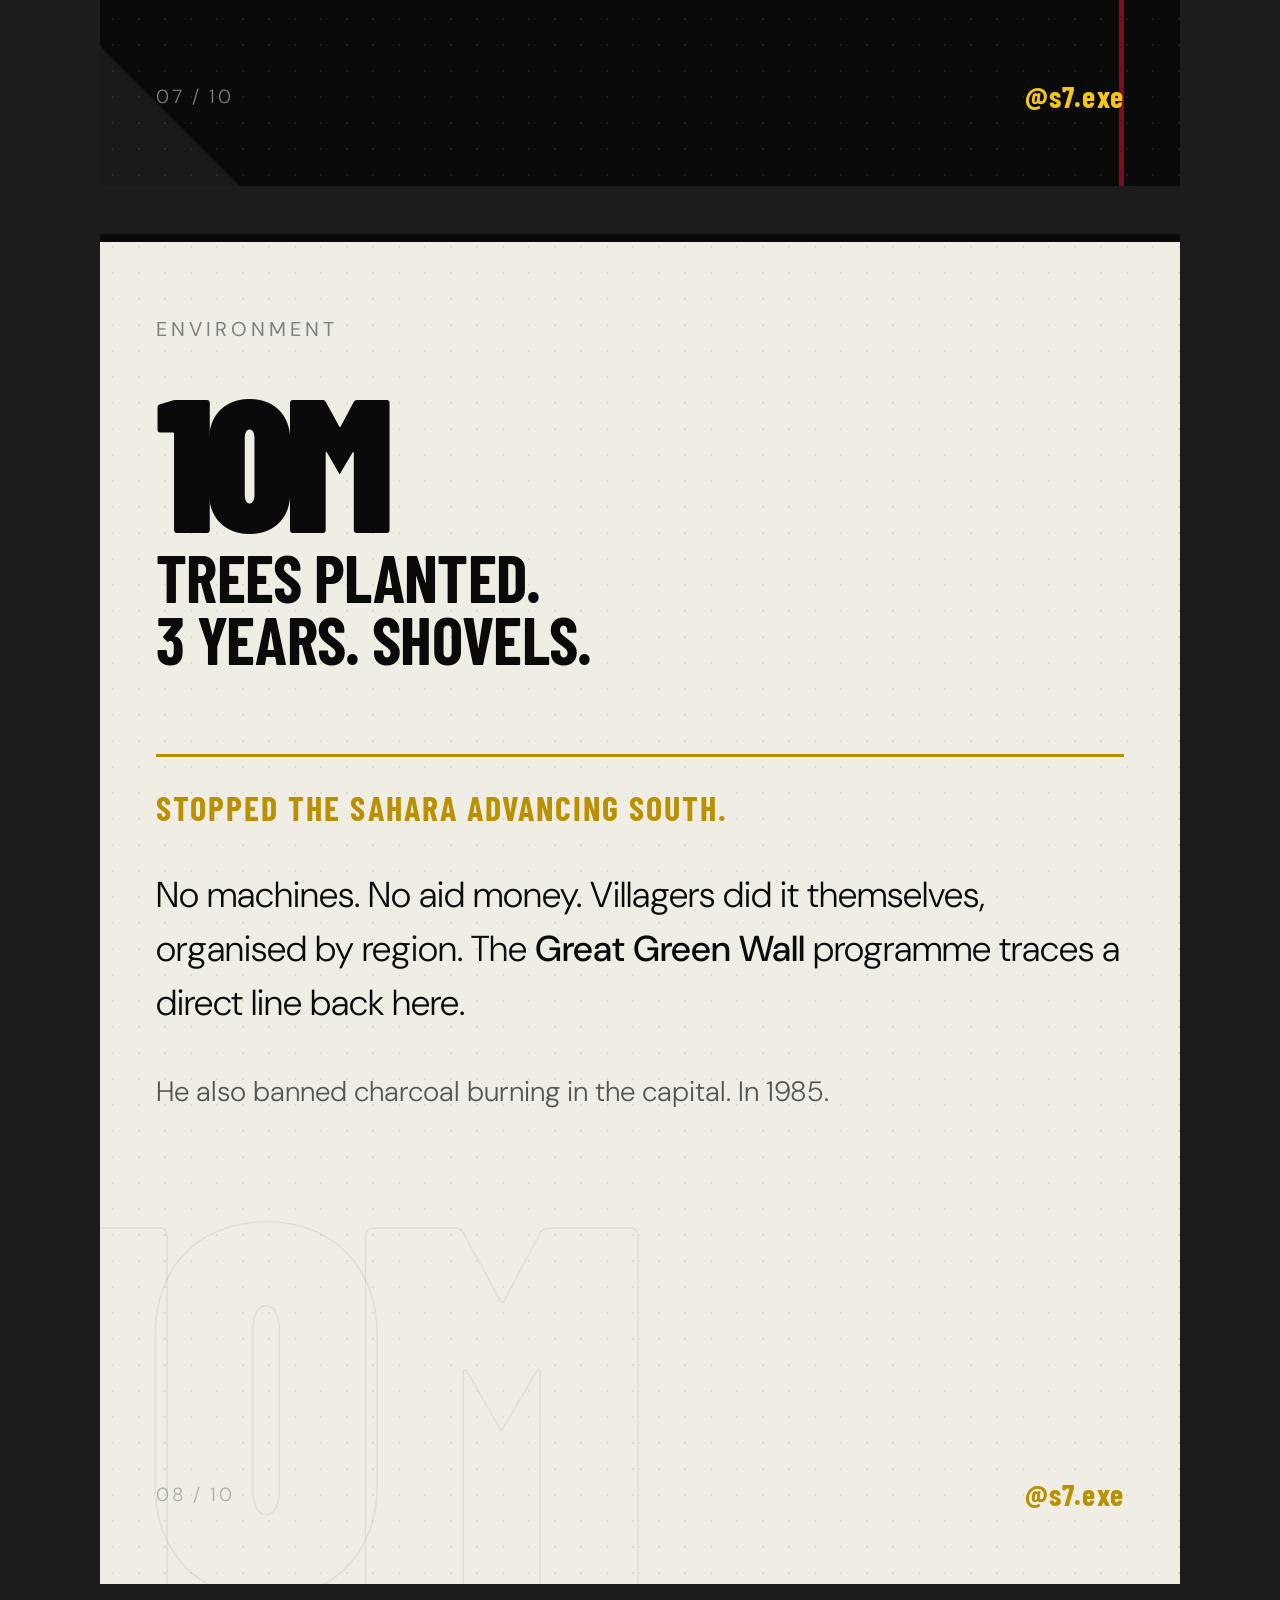
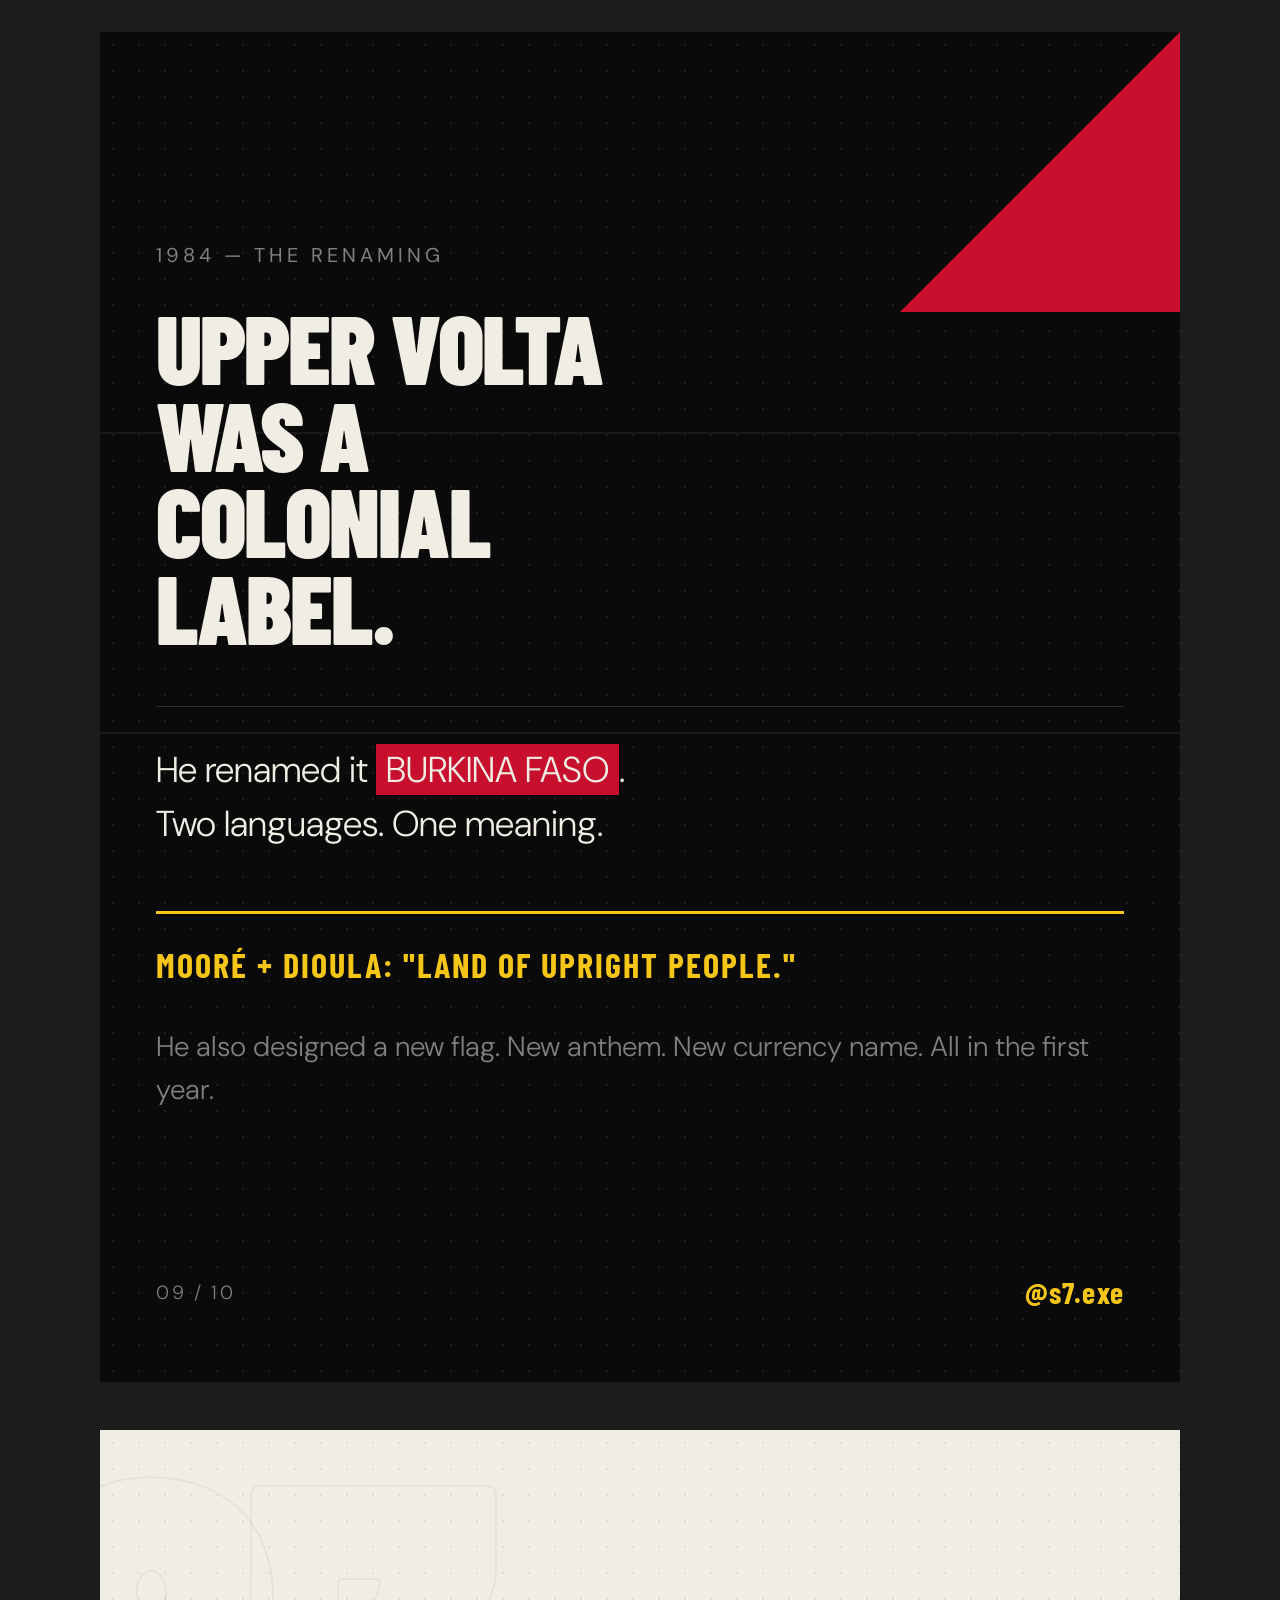
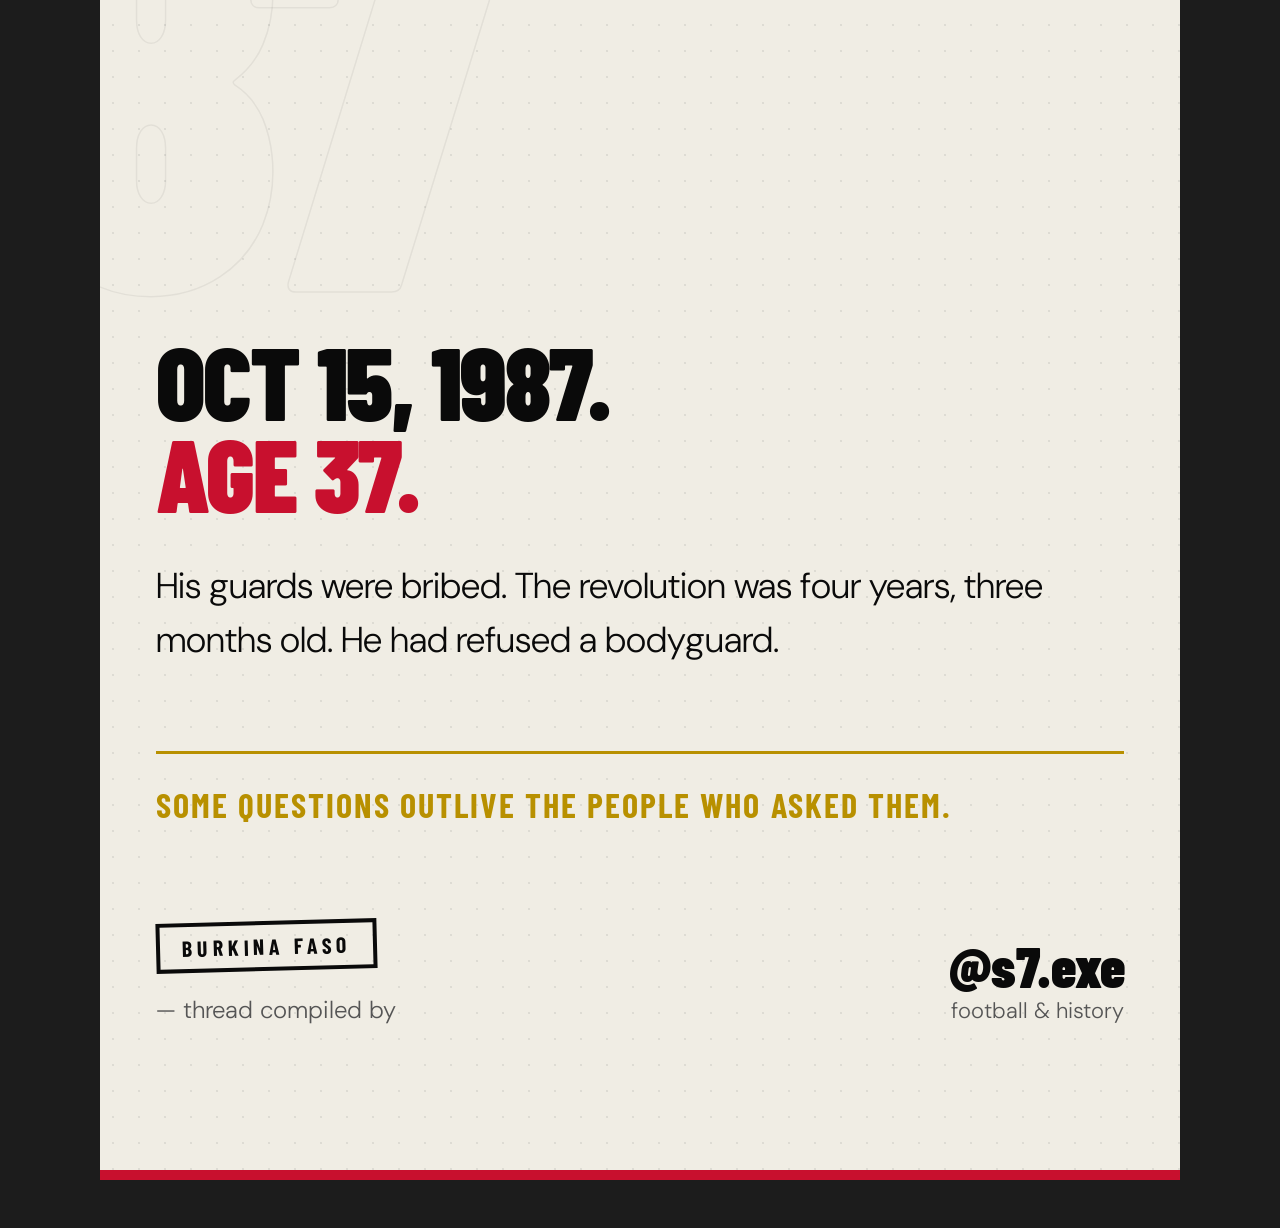
==== commit 1af83f2f: "feat: add Sankara 10-slide Instagram carousel (carousels/sankara/) Agent-Logs-Url: https://github.co" ====
--- a/carousels/sankara/index.html
+++ b/carousels/sankara/index.html
@@ -2,498 +2,507 @@
 <html lang="en">
 <head>
   <meta charset="UTF-8" />
-  <meta name="viewport" content="width=device-width, initial-scale=1.0" />
-  <title>Thomas Sankara — @s7.exe</title>
-
-  <!-- Fonts -->
-  <link rel="preconnect" href="https://fonts.googleapis.com" />
-  <link rel="preconnect" href="https://fonts.gstatic.com" crossorigin />
-  <link
-    href="https://fonts.googleapis.com/css2?family=Barlow+Condensed:ital,wght@0,400;0,600;0,700;0,800;0,900;1,700;1,900&family=DM+Sans:ital,wght@0,300;0,400;0,500;0,700;1,300;1,400&display=swap"
-    rel="stylesheet"
-  />
-
+  <meta name="viewport" content="width=1080" />
+  <title>Thomas Sankara — 10-Slide Instagram Carousel</title>
   <link rel="stylesheet" href="styles.css" />
 </head>
 <body>
 
-<!-- ── VIEWER CHROME ─────────────────────────────────────── -->
-<div class="carousel-header">
-  <h1>Thomas Sankara — 10-Slide Carousel · @s7.exe</h1>
-</div>
-
-<div class="carousel-viewer">
-
-  <!-- Slide window (clipping + scale wrapper) -->
-  <div class="slide-window">
-    <div class="slide-stage">
-
-      <!-- ════════════════════════════════════════════════════
-           SLIDE 01 — COVER
-           ════════════════════════════════════════════════════ -->
-      <div class="slide slide-1 active">
-
-        <!-- Grid texture -->
-        <div class="s1-grid"></div>
-
-        <!-- Photo variant (hidden by default; shows in photo mode) -->
-        <div class="s1-photo">
-          <img
-            src="photo/s1-cover.jpg"
-            alt="Thomas Sankara — public domain"
-          />
+<!--
+  PHOTO VARIANT
+  ─────────────
+  Each slide has class="slide slide-N" by default (no-photo mode).
+  Add "with-photo" to any slide to activate its .photo-slot.
+  Put your image inside: <img src="your-photo.jpg" alt="…" />
+  See README.md for sourcing guidance.
+
+  EXPORT
+  ──────
+  Open in Chrome → 1080px window width → DevTools → Capture full-page screenshot
+  OR: print each .slide individually to PDF at 1080×1350 (see README.md).
+-->
+
+
+<!-- ═══════════════════════════════════════════════════════════════════
+     SLIDE 1 — COVER
+     ═══════════════════════════════════════════════════════════════════ -->
+<div class="slide slide-1">
+
+  <!-- Diagonal corner accents -->
+  <div class="diag-block diag-tr"></div>
+  <div class="diag-block diag-bl" style="background:var(--gold); opacity:0.90;"></div>
+
+  <!-- Large ghost character -->
+  <div class="bg-num">S</div>
+
+  <!-- Photo slot (activate with .with-photo on parent) -->
+  <div class="photo-slot" data-label="Photo placeholder — Sankara portrait"></div>
+  <div class="photo-overlay"></div>
+
+  <div class="content">
+    <div class="label">Thomas Sankara</div>
+
+    <h1 class="display" style="margin-bottom: 6px;">
+      BURKINA<br>FASO,<br><span class="red">1983.</span>
+    </h1>
+
+    <div class="gap-md"></div>
+    <div class="gold-rule"></div>
+    <p class="gold-note">He sold the presidential jet. Planted trees instead.</p>
+
+    <div class="gap-md"></div>
+    <p class="body" style="max-width: 820px;">
+      He ran a country for <strong>4 years, 3 months</strong>.
+      No foreign debt. No luxury cars. No airbrushed statues.
+    </p>
+
+    <div class="gap-md"></div>
+    <div class="stamp">Africa's most radical president</div>
+  </div>
+
+  <div class="footer">
+    <span class="slide-num">01 / 10</span>
+    <span class="account">@s7.exe</span>
+  </div>
+
+</div>
+
+
+<!-- ═══════════════════════════════════════════════════════════════════
+     SLIDE 2 — WHO HE WAS
+     ═══════════════════════════════════════════════════════════════════ -->
+<div class="slide slide-2 light">
+
+  <div class="diag-block diag-tr" style="background: var(--ink); opacity:0.06;"></div>
+  <div class="bg-num" style="right:-40px; bottom:-80px;">33</div>
+
+  <!-- Thick top bar -->
+  <div style="position:absolute; top:0; left:0; right:0; height:10px; background:var(--red); z-index:5;"></div>
+
+  <div class="content">
+    <div class="label">Who he was</div>
+    <div class="gap-sm"></div>
+
+    <h2 class="headline">
+      Born<br>1949,<br>Yako.
+    </h2>
+
+    <div class="gap-md"></div>
+    <div class="rule-thick"></div>
+    <div class="gap-sm"></div>
+
+    <p class="body">
+      Army captain. Musician. Read Che Guevara
+      and Franz Fanon. Became president at <strong>33</strong>.
+      Flew his own plane to summits.
+    </p>
+
+    <div class="gap-lg"></div>
+    <div class="gold-rule"></div>
+    <p class="gold-note" style="color: #b89000;">
+      Called himself "a soldier of the people."
+    </p>
+
+    <div class="gap-md"></div>
+    <p class="body-sm">
+      He refused the title of "Your Excellency." Ministers called him
+      <em>comrade.</em>
+    </p>
+  </div>
+
+  <div class="footer">
+    <span class="slide-num">02 / 10</span>
+    <span class="account">@s7.exe</span>
+  </div>
+
+</div>
+
+
+<!-- ═══════════════════════════════════════════════════════════════════
+     SLIDE 3 — AUSTERITY AT THE TOP
+     ═══════════════════════════════════════════════════════════════════ -->
+<div class="slide slide-3">
+
+  <div class="diag-block diag-bl" style="background: var(--red);"></div>
+  <div class="bg-num" style="right:-60px; top:180px; font-size:480px;">5</div>
+
+  <!-- Horizontal stripe across mid-section -->
+  <div style="position:absolute; top:580px; left:0; right:0; height:5px; background:var(--gold); opacity:0.6; z-index:4;"></div>
+
+  <div class="content">
+    <div class="kicker">Austerity started at the top</div>
+    <h2 class="headline" style="font-size:118px;">
+      MINISTERS<br>DROVE<br>RENAULT 5s.
+    </h2>
+
+    <div class="gap-lg"></div>
+    <div class="gold-rule"></div>
+    <p class="gold-note">His salary: $450 / month. Published.</p>
+
+    <div class="gap-md"></div>
+    <p class="body">
+      No air conditioning in government offices. No business-class flights.
+      No expense accounts. The Renault 5 was the cheapest car
+      on the Burkinabé market. That was the point.
+    </p>
+
+    <div class="gap-md"></div>
+    <p class="body-sm">
+      First act: sell the government's Mercedes fleet.
+    </p>
+  </div>
+
+  <div class="footer">
+    <span class="slide-num">03 / 10</span>
+    <span class="account">@s7.exe</span>
+  </div>
+
+</div>
+
+
+<!-- ═══════════════════════════════════════════════════════════════════
+     SLIDE 4 — VACCINATIONS
+     ═══════════════════════════════════════════════════════════════════ -->
+<div class="slide slide-4 light">
+
+  <!-- Photo slot — optional portrait or health-worker photo -->
+  <div class="photo-slot" style="top:0; right:0; width:480px; height:600px;"
+       data-label="Photo placeholder — health workers / children"></div>
+  <div class="photo-overlay"></div>
+
+  <div style="position:absolute; top:0; left:0; right:0; height:8px; background:var(--gold); z-index:5;"></div>
+
+  <div class="content">
+    <div class="label">Health</div>
+    <div class="gap-sm"></div>
+
+    <div class="stat">2.5<span class="stat-unit" style="font-size:60px; color: var(--ink);">M</span></div>
+    <h3 class="subhead" style="font-size:68px; margin-top:4px;">
+      children vaccinated<br>in 15 days.
+    </h3>
+
+    <div class="gap-lg"></div>
+    <div class="gold-rule" style="background:#b89000;"></div>
+    <p class="gold-note" style="color:#b89000;">No foreign NGOs. Local workers, local logistics.</p>
+
+    <div class="gap-md"></div>
+    <p class="body">
+      Meningitis. Yellow fever. Measles.
+      All three campaigns ran simultaneously.
+      The WHO called it <strong>impossible.</strong>
+    </p>
+
+    <div class="gap-md"></div>
+    <div class="stamp" style="border-color:var(--red); color:var(--red);">1984</div>
+  </div>
+
+  <div class="footer">
+    <span class="slide-num">04 / 10</span>
+    <span class="account">@s7.exe</span>
+  </div>
+
+</div>
+
+
+<!-- ═══════════════════════════════════════════════════════════════════
+     SLIDE 5 — FOOD SOVEREIGNTY
+     ═══════════════════════════════════════════════════════════════════ -->
+<div class="slide slide-5">
+
+  <div class="diag-block diag-tr" style="background:var(--gold); opacity:0.85;"></div>
+
+  <!-- Halftone band at bottom -->
+  <div style="position:absolute; bottom:0; left:0; right:0; height:200px;
+              background: repeating-linear-gradient(
+                to right,
+                rgba(248,197,24,0.06) 0px, rgba(248,197,24,0.06) 1px,
+                transparent 1px, transparent 26px
+              ); z-index:2;"></div>
+
+  <div class="content">
+    <div class="kicker">Food sovereignty</div>
+    <div class="gap-sm"></div>
+
+    <div class="quote" style="font-size:82px; margin-bottom:0;">
+      "He who feeds you<br>controls you."
+    </div>
+
+    <div class="gap-lg"></div>
+    <div class="gold-rule"></div>
+    <p class="gold-note">Burkina Faso went from deficit to surplus.</p>
+
+    <div class="gap-md"></div>
+    <p class="body">
+      Refused international food aid.
+      Grew wheat in the Sahel instead.
+      Taught farmers irrigation techniques.
+      Called dependency <strong>the first enemy.</strong>
+    </p>
+
+    <div class="gap-md"></div>
+    <p class="body-sm">
+      "Imperialism is a force that oppresses us from outside,
+      but there is also an enemy within."
+    </p>
+  </div>
+
+  <div class="footer">
+    <span class="slide-num">05 / 10</span>
+    <span class="account">@s7.exe</span>
+  </div>
+
+</div>
+
+
+<!-- ═══════════════════════════════════════════════════════════════════
+     SLIDE 6 — WOMEN'S RIGHTS
+     ═══════════════════════════════════════════════════════════════════ -->
+<div class="slide slide-6 light">
+
+  <div style="position:absolute; top:0; left:0; width:12px; height:100%; background:var(--red); z-index:5;"></div>
+
+  <div class="content" style="padding-left: 30px;">
+    <div class="label">Women</div>
+    <h2 class="headline" style="font-size:104px;">
+      BEFORE<br>MOST OF<br>THE WORLD.
+    </h2>
+
+    <div class="gap-md"></div>
+    <div class="gold-rule" style="background:#b89000;"></div>
+    <p class="gold-note" style="color:#b89000;">1984. Four years in power.</p>
+
+    <div class="gap-md"></div>
+
+    <div class="list-item">
+      <span class="bullet">—</span>
+      <p class="body" style="font-size:32px;">Banned female genital mutilation.</p>
+    </div>
+    <div class="list-item">
+      <span class="bullet">—</span>
+      <p class="body" style="font-size:32px;">Banned forced marriages.</p>
+    </div>
+    <div class="list-item">
+      <span class="bullet">—</span>
+      <p class="body" style="font-size:32px;">Banned polygamy for civil servants.</p>
+    </div>
+    <div class="list-item">
+      <span class="bullet">—</span>
+      <p class="body" style="font-size:32px;">Appointed women to senior cabinet posts.</p>
+    </div>
+    <div class="list-item">
+      <span class="bullet">—</span>
+      <p class="body" style="font-size:32px;">Recruited women into the armed forces.</p>
+    </div>
+
+  </div>
+
+  <div class="footer">
+    <span class="slide-num">06 / 10</span>
+    <span class="account">@s7.exe</span>
+  </div>
+
+</div>
+
+
+<!-- ═══════════════════════════════════════════════════════════════════
+     SLIDE 7 — DEBT
+     ═══════════════════════════════════════════════════════════════════ -->
+<div class="slide slide-7">
+
+  <div class="diag-block diag-bl" style="background: var(--cream); opacity:0.07;"></div>
+
+  <!-- Vertical red stripe -->
+  <div style="position:absolute; top:0; right:var(--mg-x); width:5px; height:100%; background:var(--red); opacity:0.6; z-index:3;"></div>
+
+  <div class="content">
+    <div class="kicker">Addis Ababa, 1987</div>
+    <div class="gap-sm"></div>
+
+    <div class="quote" style="font-size:74px; line-height:1.02;">
+      "Debt is a cleverly<br>managed reconquest<br>of Africa."
+    </div>
+
+    <div class="gap-md"></div>
+    <div class="rule"></div>
+
+    <p class="body-sm" style="color:var(--grey); font-size:26px;">
+      OAU summit, Addis Ababa. He proposed
+      every African nation refuse repayment. Simultaneously.
+      The hall went silent.
+    </p>
+
+    <div class="gap-md"></div>
+    <div class="gold-rule"></div>
+    <p class="gold-note">No African head of state seconded the motion.</p>
+
+    <div class="gap-md"></div>
+    <p class="body">
+      He said it anyway. On the record.
+      In front of the men who owed the most.
+    </p>
+  </div>
+
+  <div class="footer">
+    <span class="slide-num">07 / 10</span>
+    <span class="account">@s7.exe</span>
+  </div>
+
+</div>
+
+
+<!-- ═══════════════════════════════════════════════════════════════════
+     SLIDE 8 — THE TREES
+     ═══════════════════════════════════════════════════════════════════ -->
+<div class="slide slide-8 light">
+
+  <div class="bg-num" style="bottom:-60px; left:-80px; font-size:520px;">10M</div>
+
+  <div style="position:absolute; top:0; left:0; right:0; height:8px; background:var(--ink); z-index:5;"></div>
+
+  <div class="content">
+    <div class="label">Environment</div>
+    <div class="gap-sm"></div>
+
+    <div class="stat" style="color:var(--ink); font-size:190px; line-height:0.84;">10M</div>
+    <h3 class="subhead" style="font-size:66px; margin-top:8px;">
+      trees planted.<br>3 years. Shovels.
+    </h3>
+
+    <div class="gap-lg"></div>
+    <div class="gold-rule" style="background:#b89000;"></div>
+    <p class="gold-note" style="color:#b89000;">
+      Stopped the Sahara advancing south.
+    </p>
+
+    <div class="gap-md"></div>
+    <p class="body">
+      No machines. No aid money.
+      Villagers did it themselves, organised by region.
+      The <strong>Great Green Wall</strong> programme
+      traces a direct line back here.
+    </p>
+
+    <div class="gap-md"></div>
+    <p class="body-sm" style="color:#555;">
+      He also banned charcoal burning in the capital.
+      In 1985.
+    </p>
+  </div>
+
+  <div class="footer">
+    <span class="slide-num">08 / 10</span>
+    <span class="account">@s7.exe</span>
+  </div>
+
+</div>
+
+
+<!-- ═══════════════════════════════════════════════════════════════════
+     SLIDE 9 — THE NAME
+     ═══════════════════════════════════════════════════════════════════ -->
+<div class="slide slide-9">
+
+  <div class="diag-block diag-tr"></div>
+
+  <!-- Horizontal construction lines -->
+  <div style="position:absolute; top:400px; left:0; right:0; height:2px; background:rgba(255,255,255,0.06); z-index:3;"></div>
+  <div style="position:absolute; top:700px; left:0; right:0; height:2px; background:rgba(255,255,255,0.06); z-index:3;"></div>
+
+  <div class="content">
+    <div class="label">1984 — The renaming</div>
+    <div class="gap-sm"></div>
+
+    <h2 class="headline" style="font-size:96px;">
+      UPPER VOLTA<br>WAS A<br>COLONIAL<br>LABEL.
+    </h2>
+
+    <div class="gap-md"></div>
+    <div class="rule"></div>
+    <div class="gap-sm"></div>
+
+    <p class="body">
+      He renamed it <span class="red-block">BURKINA FASO</span>.
+      <br>Two languages. One meaning.
+    </p>
+
+    <div class="gap-md"></div>
+    <div class="gold-rule"></div>
+    <p class="gold-note">Mooré + Dioula: "Land of Upright People."</p>
+
+    <div class="gap-md"></div>
+    <p class="body-sm">
+      He also designed a new flag. New anthem. New currency name.
+      All in the first year.
+    </p>
+  </div>
+
+  <div class="footer">
+    <span class="slide-num">09 / 10</span>
+    <span class="account">@s7.exe</span>
+  </div>
+
+</div>
+
+
+<!-- ═══════════════════════════════════════════════════════════════════
+     SLIDE 10 — CLOSE
+     ═══════════════════════════════════════════════════════════════════ -->
+<div class="slide slide-10 light">
+
+  <div class="bg-num" style="top:-60px; left:-80px; font-size:580px; -webkit-text-stroke:1.5px rgba(0,0,0,0.06);">87</div>
+
+  <!-- Bottom fill strip -->
+  <div style="position:absolute; bottom:0; left:0; right:0; height:10px; background:var(--red); z-index:5;"></div>
+
+  <div class="content">
+    <div class="flex-push"></div>
+
+    <h2 class="headline" style="font-size:102px; color:var(--ink);">
+      OCT 15, 1987.<br>
+      <span style="color:var(--red);">Age 37.</span>
+    </h2>
+
+    <div class="gap-md"></div>
+    <p class="body" style="color:var(--ink);">
+      His guards were bribed.
+      The revolution was four years, three months old.
+      He had refused a bodyguard.
+    </p>
+
+    <div class="gap-lg"></div>
+    <div class="gold-rule" style="background:#b89000;"></div>
+    <p class="gold-note" style="color:#b89000;">
+      Some questions outlive the people who asked them.
+    </p>
+
+    <div class="gap-xl"></div>
+
+    <div style="display:flex; justify-content:space-between; align-items:flex-end;">
+      <div>
+        <div class="stamp" style="border-color:var(--ink); color:var(--ink); transform:rotate(-1.5deg);">
+          Burkina Faso
         </div>
-
-        <!-- Typography -->
-        <div class="s1-thomas">THOMAS</div>
-        <div class="s1-sankara">SANKARA</div>
-
-        <!-- Red diagonal band -->
-        <div class="s1-red-band">
-          <span class="s1-band-text">BURKINA FASO &nbsp;·&nbsp; 1983–87</span>
+        <div class="gap-sm"></div>
+        <p class="body-sm" style="color:#555; font-size:24px;">
+          — thread compiled by
+        </p>
+      </div>
+      <div style="text-align:right;">
+        <div style="font-family:'Barlow Condensed',sans-serif; font-size:56px; font-weight:900;
+                    color:var(--ink); letter-spacing:-0.01em; line-height:1;">
+          @s7.exe
         </div>
-
-        <!-- Gold rule -->
-        <div class="s1-gold-line"></div>
-
-        <!-- Tagline -->
-        <div class="s1-tagline">
-          Four years. No blueprint.<br />No apology.
-        </div>
-
-        <!-- Footer -->
-        <div class="s1-footer">
-          <span class="footer-handle">@s7.exe</span>
-          <span class="footer-count">01 / 10</span>
-        </div>
-
-      </div><!-- /slide-1 -->
-
-
-      <!-- ════════════════════════════════════════════════════
-           SLIDE 02 — THE MAN
-           ════════════════════════════════════════════════════ -->
-      <div class="slide slide-2">
-
-        <!-- Ghost number -->
-        <div class="ghost-num" style="right:-48px;top:60px;font-size:720px;">33</div>
-
-        <!-- Red vertical rule -->
-        <div class="s2-red-rule"></div>
-
-        <!-- Content -->
-        <div class="s2-content">
-
-          <div class="eyebrow">THE MAN</div>
-
-          <div class="s2-headline">
-            HE WAS<br /><span class="accent">33.</span>
-          </div>
-
-          <div class="s2-sub">When he took power.</div>
-
-          <!-- Gold line -->
-          <div class="s2-gold-line"></div>
-
-          <p class="s2-body">
-            He sold the presidential fleet.<br />
-            <b>Every minister got a Renault 5</b> — the cheapest
-            car in the country.<br /><br />
-            He set the salary ceiling himself.<br />
-            Below a teacher's minimum wage.
-          </p>
-
-        </div>
-
-        <div class="footer">
-          <span class="footer-handle">@s7.exe</span>
-          <span class="footer-count">02 / 10</span>
-        </div>
-
-      </div><!-- /slide-2 -->
-
-
-      <!-- ════════════════════════════════════════════════════
-           SLIDE 03 — THE NAME
-           ════════════════════════════════════════════════════ -->
-      <div class="slide slide-3">
-
-        <!-- Before block (clipped diagonal) -->
-        <div class="s3-before-block">
-          <div class="s3-before-label">Before &nbsp;/&nbsp; 1983</div>
-          <div class="s3-strikeout">UPPER<br />VOLTA</div>
-        </div>
-
-        <!-- Arrow between blocks -->
-        <div class="s3-arrow">↓</div>
-
-        <!-- After block -->
-        <div class="s3-after-block">
-          <div class="s3-after-label">After &nbsp;/&nbsp; 1984</div>
-          <div class="s3-after-name">BURKINA<br />FASO</div>
-          <!-- Gold line -->
-          <div class="s3-gold-line"></div>
-          <p class="s3-after-sub">
-            "Land of the upright people."<br />
-            New name. New flag. New cloth.<br />
-            His cabinet wore local cotton — faso dan fani —<br />
-            instead of imported suits.
-          </p>
-        </div>
-
-        <div class="footer">
-          <span class="footer-handle">@s7.exe</span>
-          <span class="footer-count">03 / 10</span>
-        </div>
-
-      </div><!-- /slide-3 -->
-
-
-      <!-- ════════════════════════════════════════════════════
-           SLIDE 04 — THE DEBT
-           ════════════════════════════════════════════════════ -->
-      <div class="slide slide-4">
-
-        <!-- Giant decorative quote mark -->
-        <div class="s4-bigquote">"</div>
-
-        <div class="s4-content">
-
-          <div class="s4-eyebrow">ADDIS ABABA, 1987</div>
-
-          <blockquote class="s4-quote">
-            "He who<br />feeds you,<br />
-            <span class="hl">controls&nbsp;you."</span>
-          </blockquote>
-
-          <div class="s4-attr">— Thomas Sankara, OAU Summit</div>
-
-          <!-- Gold line -->
-          <div class="s4-gold-line"></div>
-
-          <p class="s4-body">
-            He stood before every African head of state
-            and asked them to cancel the debt together —
-            that if one country did it alone, they would be killed.<br /><br />
-            Six months later, he was shot.
-          </p>
-
-        </div>
-
-        <div class="footer">
-          <span class="footer-handle">@s7.exe</span>
-          <span class="footer-count">04 / 10</span>
-        </div>
-
-      </div><!-- /slide-4 -->
-
-
-      <!-- ════════════════════════════════════════════════════
-           SLIDE 05 — WOMEN
-           ════════════════════════════════════════════════════ -->
-      <div class="slide slide-5">
-
-        <!-- Ghost year -->
-        <div class="s5-year-ghost">1984</div>
-
-        <div class="s5-content">
-
-          <div class="s5-eyebrow">POLICY</div>
-
-          <div class="s5-year">1984.</div>
-          <p class="s5-year-sub">Four specific decisions.</p>
-
-          <!-- Gold line -->
-          <div class="s5-gold-line"></div>
-
-          <ul class="s5-list">
-            <li>Banned FGM by decree.</li>
-            <li>Banned forced marriage.</li>
-            <li>Appointed women to military and ministerial posts.</li>
-            <li>Raised women's legal status to equal citizens.</li>
-          </ul>
-
-          <blockquote class="s5-quote">
-            "There is no true social revolution<br />
-            without the liberation of women."
-          </blockquote>
-
-        </div>
-
-        <div class="footer">
-          <span class="footer-handle">@s7.exe</span>
-          <span class="footer-count">05 / 10</span>
-        </div>
-
-      </div><!-- /slide-5 -->
-
-
-      <!-- ════════════════════════════════════════════════════
-           SLIDE 06 — TREES
-           ════════════════════════════════════════════════════ -->
-      <div class="slide slide-6">
-
-        <!-- Halftone background -->
-        <div class="s6-halftone"></div>
-
-        <!-- Photo slot (photo mode only) -->
-        <div
-          class="photo-slot"
-          data-caption="Sahel reforestation — public domain / CC"
-          style="top:0;right:0;width:480px;height:580px;"
-        >
-          <img src="photo/s6-trees.jpg" alt="Sahel reforestation" />
-          <span class="photo-caption">Sahel reforestation — public domain / CC</span>
-        </div>
-
-        <div class="s6-content">
-
-          <div class="s6-eyebrow">ENVIRONMENT</div>
-
-          <div class="s6-num">10</div>
-          <div class="s6-unit">MILLION</div>
-          <div class="s6-label">TREES.</div>
-
-          <!-- Gold line -->
-          <div class="s6-gold-line"></div>
-
-          <p class="s6-body">
-            The Sahara was moving south.<br />
-            He planted trees across Burkina Faso with no foreign aid —
-            10 million over four years.<br />
-            He also banned bushfires, built dams,
-            and trained farmers in soil conservation.
-          </p>
-
-        </div>
-
-        <div class="footer">
-          <span class="footer-handle">@s7.exe</span>
-          <span class="footer-count">06 / 10</span>
-        </div>
-
-      </div><!-- /slide-6 -->
-
-
-      <!-- ════════════════════════════════════════════════════
-           SLIDE 07 — HEALTH
-           ════════════════════════════════════════════════════ -->
-      <div class="slide slide-7">
-
-        <div class="s7-content">
-
-          <div class="s7-eyebrow">PUBLIC HEALTH · 1984</div>
-
-          <div class="s7-num">2.5M</div>
-          <div class="s7-label">CHILDREN.</div>
-
-          <!-- Stamp mark -->
-          <div class="s7-stamp">ONE WEEK.</div>
-
-          <!-- Gold line -->
-          <div class="s7-gold-line"></div>
-
-          <p class="s7-body">
-            Meningitis, yellow fever, measles.<br />
-            Three vaccines. 2.5 million children immunised
-            in seven days.<br /><br />
-            No NGO coordination.<br />
-            The army mobilised alongside health workers.
-          </p>
-
-        </div>
-
-        <div class="footer">
-          <span class="footer-handle">@s7.exe</span>
-          <span class="footer-count">07 / 10</span>
-        </div>
-
-      </div><!-- /slide-7 -->
-
-
-      <!-- ════════════════════════════════════════════════════
-           SLIDE 08 — EDUCATION
-           ════════════════════════════════════════════════════ -->
-      <div class="slide slide-8">
-
-        <div class="s8-content">
-
-          <div class="s8-eyebrow">LITERACY RATE</div>
-
-          <div class="s8-progress-nums">
-            <span class="s8-before">13%</span>
-            <span class="s8-arrow">→</span>
-            <span class="s8-after">73%</span>
-          </div>
-
-          <!-- Progress bar -->
-          <div class="s8-bar-wrap">
-            <div class="s8-bar-before"></div>
-            <div class="s8-bar-after"></div>
-          </div>
-          <div class="s8-bar-labels">
-            <span>1983</span>
-            <span>1987</span>
-          </div>
-
-          <!-- Gold line -->
-          <div class="s8-gold-line"></div>
-
-          <p class="s8-body">
-            <b>350 schools built per year.</b><br />
-            Teachers sent to villages that had never seen one.<br /><br />
-            "A soldier without cultural training<br />
-            is just a potential criminal."<br /><br />
-            He said that too.
-          </p>
-
-        </div>
-
-        <div class="footer">
-          <span class="footer-handle">@s7.exe</span>
-          <span class="footer-count">08 / 10</span>
-        </div>
-
-      </div><!-- /slide-8 -->
-
-
-      <!-- ════════════════════════════════════════════════════
-           SLIDE 09 — OCTOBER 15
-           ════════════════════════════════════════════════════ -->
-      <div class="slide slide-9">
-
-        <!-- Ghost date -->
-        <div class="s9-date-ghost">15.10<br />1987</div>
-
-        <div class="s9-content">
-
-          <div class="s9-eyebrow">THE END</div>
-
-          <div class="s9-date">OCTOBER<br />15, 1987.</div>
-          <div class="s9-age">Age 37 &nbsp;·&nbsp; Twelve bullets.</div>
-
-          <!-- Gold line -->
-          <div class="s9-gold-line"></div>
-
-          <p class="s9-body">
-            He was in a meeting when the gunmen arrived.<br /><br />
-            His killer governed Burkina Faso
-            for the next 27 years.<br />
-            Western governments called him a stable partner.
-            He received medals.
-          </p>
-
-          <p class="s9-coda">
-            His files were sealed for decades.
-          </p>
-
-        </div>
-
-        <div class="footer">
-          <span class="footer-handle">@s7.exe</span>
-          <span class="footer-count">09 / 10</span>
-        </div>
-
-      </div><!-- /slide-9 -->
-
-
-      <!-- ════════════════════════════════════════════════════
-           SLIDE 10 — OUTRO
-           ════════════════════════════════════════════════════ -->
-      <div class="slide slide-10">
-
-        <div class="s10-open-mark">"</div>
-
-        <div class="s10-quote">
-          DARE TO<br />
-          <span class="hl">INVENT</span><br />
-          THE FUTURE.
-        </div>
-
-        <div class="s10-attr">— Thomas Sankara</div>
-
-        <!-- Gold line -->
-        <div class="s10-gold-line"></div>
-
-        <p class="s10-cta">
-          Follow for more on the leaders<br />
-          they forgot to teach you about.
+        <p class="body-sm" style="color:#555; font-size:22px; text-align:right;">
+          football &amp; history
         </p>
-
-        <div class="s10-handle">@s7.exe</div>
-
-        <div class="footer">
-          <span class="footer-handle">@s7.exe</span>
-          <span class="footer-count">10 / 10</span>
-        </div>
-
-      </div><!-- /slide-10 -->
-
-
-    </div><!-- /slide-stage -->
-  </div><!-- /slide-window -->
-
-
-  <!-- Navigation -->
-  <nav class="nav-bar" aria-label="Carousel navigation">
-    <button class="nav-btn" id="btn-prev" aria-label="Previous slide">&#8592;</button>
-    <span class="nav-counter" id="nav-counter" aria-live="polite">01 / 10</span>
-    <button class="nav-btn" id="btn-next" aria-label="Next slide">&#8594;</button>
-  </nav>
-
-  <!-- Toolbar -->
-  <div class="toolbar">
-    <button class="toggle-btn" id="toggle-photos" title="Toggle photo placeholders">
-      &#128247; Toggle Photos
-    </button>
-  </div>
-
-  <p class="hint">← → arrow keys to navigate &nbsp;·&nbsp; P to toggle photos</p>
-
-</div><!-- /carousel-viewer -->
-
-
-<!-- ── JAVASCRIPT ─────────────────────────────────────────── -->
-<script>
-  (function () {
-    var TOTAL = 10;
-    var current = 0;
-
-    var slides  = document.querySelectorAll('.slide');
-    var counter = document.getElementById('nav-counter');
-    var btnPrev = document.getElementById('btn-prev');
-    var btnNext = document.getElementById('btn-next');
-    var btnTogglePhotos = document.getElementById('toggle-photos');
-
-    function pad(n) {
-      return (n < 10 ? '0' : '') + n;
-    }
-
-    function goTo(n) {
-      slides[current].classList.remove('active');
-      current = ((n % TOTAL) + TOTAL) % TOTAL;
-      slides[current].classList.add('active');
-      counter.textContent = pad(current + 1) + ' / ' + pad(TOTAL);
-    }
-
-    btnPrev.addEventListener('click', function () { goTo(current - 1); });
-    btnNext.addEventListener('click', function () { goTo(current + 1); });
-
-    btnTogglePhotos.addEventListener('click', function () {
-      document.body.classList.toggle('photo-mode');
-      this.classList.toggle('active');
-    });
-
-    document.addEventListener('keydown', function (e) {
-      if (e.key === 'ArrowLeft'  || e.key === 'ArrowUp')    { goTo(current - 1); }
-      if (e.key === 'ArrowRight' || e.key === 'ArrowDown')   { goTo(current + 1); }
-      if (e.key === 'p' || e.key === 'P') {
-        document.body.classList.toggle('photo-mode');
-        btnTogglePhotos.classList.toggle('active');
-      }
-    });
-  }());
-</script>
+      </div>
+    </div>
+
+  </div>
+
+  <!-- No footer bar on last slide — attribution is part of the content -->
+
+</div>
 
 </body>
 </html>
--- a/carousels/sankara/styles.css
+++ b/carousels/sankara/styles.css
@@ -1,1338 +1,549 @@
-/* ============================================================
-   SANKARA CAROUSEL — @s7.exe
-   Typography : Barlow Condensed + DM Sans
-   Palette    : #0A0A0A · #C8102E · #F5C518 · #F0EDE4 · #808080
-   Canvas     : 1080 × 1350 px per slide (Instagram Portrait)
-   ============================================================ */
-
-/* ── TOKENS ──────────────────────────────────────────────── */
+/* =====================================================================
+   SANKARA CAROUSEL — Design System
+   1080 × 1350 px per slide (Instagram portrait)
+   Fonts  : Barlow Condensed (headlines) · DM Sans (body)
+   Palette: #0A0A0A · #C8102E · #F5C518 · #F0EDE4 · #808080
+   Variants: default = no-photo | add .with-photo to a slide for photo
+   Rule   : every slide carries exactly one gold accent line
+   ===================================================================== */
+
+@import url('https://fonts.googleapis.com/css2?family=Barlow+Condensed:ital,wght@0,300;0,400;0,700;0,900;1,700;1,900&family=DM+Sans:ital,opsz,wght@0,9..40,300;0,9..40,400;0,9..40,500;1,9..40,300;1,9..40,400&display=swap');
+
+/* ── Design tokens ─────────────────────────────────────────────────── */
 :root {
-  --black    : #0A0A0A;
-  --dark     : #0D0D0D;
-  --red      : #C8102E;
-  --gold     : #F5C518;
-  --offwhite : #F0EDE4;
-  --grey     : #808080;
-  --dim      : #444444;
-  --rule     : #1e1e1e;
-
-  --font-display : 'Barlow Condensed', sans-serif;
-  --font-body    : 'DM Sans', sans-serif;
-
-  /* Safe margin for IG UI chrome */
-  --safe : 80px;
-}
-
-/* ── RESET ───────────────────────────────────────────────── */
+  --ink:    #0A0A0A;
+  --red:    #C8102E;
+  --gold:   #F5C518;
+  --cream:  #F0EDE4;
+  --grey:   #808080;
+
+  /* Derived / ghost tokens */
+  --gold-ghost-stroke: rgba(248, 197, 24, 0.08);
+  --grey-ghost-stroke: rgba(128, 128, 128, 0.12);
+
+  /* Slide dimensions */
+  --w:      1080px;
+  --h:      1350px;
+
+  /* Instagram safe margins (≈ 5 %) */
+  --mg-x:   56px;
+  --mg-y:   72px;
+}
+
+/* ── Reset ─────────────────────────────────────────────────────────── */
 *, *::before, *::after {
-  box-sizing  : border-box;
-  margin      : 0;
-  padding     : 0;
-}
-
+  box-sizing: border-box;
+  margin: 0;
+  padding: 0;
+}
+
+/* ── Page shell (browser preview) ─────────────────────────────────── */
 body {
-  background  : #141414;
-  display     : flex;
+  background: #1c1c1c;
+  display: flex;
   flex-direction: column;
-  align-items : center;
-  min-height  : 100vh;
-  font-family : var(--font-body);
-  padding     : 2.5rem 1rem 4rem;
-  color       : var(--offwhite);
-}
-
-/* ── VIEWER CHROME ───────────────────────────────────────── */
-
-.carousel-header {
-  text-align    : center;
-  margin-bottom : 1.8rem;
-}
-
-.carousel-header h1 {
-  font-family   : var(--font-display);
-  font-weight   : 700;
-  font-size     : 1rem;
-  letter-spacing: 0.2em;
-  text-transform: uppercase;
-  color         : var(--grey);
-}
-
-.carousel-viewer {
-  display        : flex;
-  flex-direction : column;
-  align-items    : center;
-  gap            : 1.4rem;
-}
-
-/* The clipping window (1080 × 0.45 = 486px, 1350 × 0.45 = 607.5px) */
-.slide-window {
-  width     : 486px;   /* 1080px × 45% */
-  height    : 607.5px; /* 1350px × 45% */
-  overflow  : hidden;
-  position  : relative;
-  box-shadow: 0 24px 72px rgba(0,0,0,0.8);
-}
-
-/* Full-size stage that gets scaled down */
-.slide-stage {
-  width             : 1080px;
-  height            : 1350px;
-  transform         : scale(0.45);
-  transform-origin  : top left;
-  position          : absolute;
-  top               : 0;
-  left              : 0;
-}
-
-/* ── NAVIGATION ──────────────────────────────────────────── */
-
-.nav-bar {
-  display    : flex;
   align-items: center;
-  gap        : 1.8rem;
-}
-
-.nav-btn {
-  background   : transparent;
-  border       : 1px solid #333;
-  color        : var(--offwhite);
-  width        : 42px;
-  height       : 42px;
-  cursor       : pointer;
-  font-family  : var(--font-display);
-  font-size    : 1.1rem;
-  transition   : border-color .15s, color .15s;
-  display      : flex;
-  align-items  : center;
-  justify-content: center;
-}
-.nav-btn:hover {
-  border-color: var(--gold);
-  color       : var(--gold);
-}
-
-.nav-counter {
-  font-family   : var(--font-display);
-  font-weight   : 700;
-  font-size     : 1rem;
-  letter-spacing: 0.12em;
-  color         : var(--grey);
-  min-width     : 60px;
-  text-align    : center;
-}
-
-.toolbar {
-  display    : flex;
-  align-items: center;
-  gap        : 1rem;
-}
-
-.toggle-btn {
-  background   : transparent;
-  border       : 1px solid #333;
-  color        : var(--grey);
-  padding      : 7px 16px;
-  cursor       : pointer;
-  font-family  : var(--font-display);
-  font-weight  : 600;
-  font-size    : 0.72rem;
-  letter-spacing: 0.1em;
-  text-transform: uppercase;
-  transition   : all .15s;
-}
-.toggle-btn:hover,
-.toggle-btn.active {
-  border-color: var(--gold);
-  color       : var(--gold);
-}
-
-.hint {
-  font-size    : 0.7rem;
-  color        : #333;
-  font-family  : var(--font-body);
-  text-align   : center;
-  letter-spacing: 0.05em;
-}
-
-/* ── SLIDE BASE ──────────────────────────────────────────── */
-
+  gap: 48px;
+  padding: 48px 24px;
+  font-family: 'DM Sans', sans-serif;
+}
+
+/* ── Slide base ────────────────────────────────────────────────────── */
 .slide {
-  width      : 1080px;
-  height     : 1350px;
-  background : var(--black);
-  position   : relative;
-  overflow   : hidden;
-  display    : none;
-  padding    : var(--safe);
-  color      : var(--offwhite);
-}
-
-.slide.active {
-  display: block;
-}
-
-/* ── SHARED COMPONENTS ───────────────────────────────────── */
-
-/* Gold line — exactly one per slide */
-.gold-line {
-  display   : block;
-  height    : 2px;
-  background: var(--gold);
-}
-
-/* Footer strip */
-.footer {
-  position       : absolute;
-  bottom         : 0;
-  left           : 0;
-  right          : 0;
-  height         : 80px;
-  padding        : 0 var(--safe);
-  display        : flex;
-  align-items    : center;
-  justify-content: space-between;
-  border-top     : 1px solid var(--rule);
-}
-
-.footer-handle {
-  font-family   : var(--font-display);
-  font-weight   : 700;
-  font-size     : 26px;
-  letter-spacing: 0.06em;
-  color         : var(--grey);
-}
-
-.footer-count {
-  font-family   : var(--font-display);
-  font-weight   : 600;
-  font-size     : 18px;
-  letter-spacing: 0.18em;
-  color         : #2a2a2a;
-}
-
-/* Eyebrow / section label */
-.eyebrow {
-  font-family   : var(--font-display);
-  font-weight   : 600;
-  font-size     : 22px;
-  letter-spacing: 0.22em;
-  text-transform: uppercase;
-  color         : var(--grey);
-  display       : flex;
-  align-items   : center;
-  gap           : 16px;
-  margin-bottom : 48px;
-}
-
-.eyebrow::before {
-  content   : '';
-  display   : inline-block;
-  width     : 28px;
-  height    : 2px;
-  background: var(--red);
+  position: relative;
+  width: var(--w);
+  height: var(--h);
+  overflow: hidden;
+  background: var(--ink);
+  color: var(--cream);
   flex-shrink: 0;
 }
 
-/* Inline red label */
-.badge-red {
-  display      : inline-block;
-  background   : var(--red);
-  color        : var(--offwhite);
-  font-family  : var(--font-display);
-  font-weight  : 700;
-  font-size    : 22px;
-  letter-spacing: 0.08em;
-  text-transform: uppercase;
-  padding      : 4px 14px;
-  vertical-align: middle;
-}
-
-/* Stamp outline */
-.stamp {
-  display      : inline-block;
-  border       : 3px solid var(--red);
-  color        : var(--red);
-  font-family  : var(--font-display);
-  font-weight  : 700;
-  letter-spacing: 0.12em;
-  text-transform: uppercase;
-  transform    : rotate(-2.5deg);
-}
-
-/* Photo placeholder (shown only in photo mode) */
-.photo-slot {
-  display   : none;
-  position  : absolute;
-  background: #111;
-  border    : 2px dashed #222;
-  overflow  : hidden;
-}
-
-.photo-slot img {
-  width     : 100%;
-  height    : 100%;
-  object-fit: cover;
-  opacity   : 0.55;
-  display   : block;
-}
-
-.photo-slot .photo-caption {
-  position  : absolute;
-  bottom    : 0;
-  left      : 0;
-  right     : 0;
-  padding   : 8px 14px;
-  background: rgba(0,0,0,0.72);
-  font-family: var(--font-body);
-  font-size  : 18px;
-  color      : var(--grey);
-  font-style : italic;
-}
-
-/* Halftone pattern overlay */
-.halftone {
-  position        : absolute;
+.slide.light {
+  background: var(--cream);
+  color: var(--ink);
+}
+
+/* ── Halftone dot field (global texture layer) ─────────────────────── */
+.slide::before {
+  content: '';
+  position: absolute;
+  inset: 0;
   background-image: radial-gradient(
     circle,
-    currentColor 1.5px,
-    transparent  1.5px
+    rgba(128, 128, 128, 0.16) 1.5px,
+    transparent 1.5px
   );
-  background-size : 16px 16px;
-  opacity         : 0.06;
-  pointer-events  : none;
-  color           : var(--grey);
-}
-
-/* Giant ghost number (background texture) */
-.ghost-num {
-  position      : absolute;
-  font-family   : var(--font-display);
-  font-weight   : 900;
-  color         : #111111;
-  line-height   : 1;
-  user-select   : none;
+  background-size: 26px 26px;
   pointer-events: none;
-}
-
-/* ================================================================
-   SLIDE 1 — COVER
-   ================================================================ */
-
-.slide-1 {
-  padding: 0;
-}
-
-.s1-grid {
-  position: absolute;
-  inset    : 0;
-  /* subtle rule grid */
-  background-image:
-    linear-gradient(var(--rule) 1px, transparent 1px),
-    linear-gradient(90deg, var(--rule) 1px, transparent 1px);
-  background-size : 120px 120px;
-  opacity         : 0.35;
-}
-
-.s1-thomas {
-  position     : absolute;
-  top          : 78px;
-  left         : 80px;
-  font-family  : var(--font-display);
-  font-weight  : 700;
-  font-style   : italic;
-  font-size    : 116px;
-  line-height  : 1;
-  color        : var(--red);
+  z-index: 1;
+}
+
+/* ── Content wrapper ───────────────────────────────────────────────── */
+.content {
+  position: absolute;
+  top: var(--mg-y);
+  left: var(--mg-x);
+  right: var(--mg-x);
+  bottom: calc(var(--mg-y) + 60px); /* leave room for footer */
+  z-index: 10;
+  display: flex;
+  flex-direction: column;
+}
+
+/* ── Typography scale ──────────────────────────────────────────────── */
+
+/* Section label / eyebrow */
+.label {
+  font-family: 'DM Sans', sans-serif;
+  font-size: 20px;
+  font-weight: 400;
+  letter-spacing: 0.20em;
+  text-transform: uppercase;
+  color: var(--grey);
+  margin-bottom: 16px;
+}
+.light .label { color: var(--grey); }
+
+/* Kicker — coloured pre-headline */
+.kicker {
+  font-family: 'Barlow Condensed', sans-serif;
+  font-size: 30px;
+  font-weight: 400;
+  letter-spacing: 0.10em;
+  text-transform: uppercase;
+  color: var(--gold);
+  margin-bottom: 10px;
+}
+
+/* Headline tiers */
+h1.display {
+  font-family: 'Barlow Condensed', sans-serif;
+  font-size: 160px;
+  font-weight: 900;
+  line-height: 0.88;
+  text-transform: uppercase;
+  letter-spacing: -0.025em;
+}
+
+h2.headline {
+  font-family: 'Barlow Condensed', sans-serif;
+  font-size: 108px;
+  font-weight: 900;
+  line-height: 0.90;
+  text-transform: uppercase;
+  letter-spacing: -0.02em;
+}
+
+h3.subhead {
+  font-family: 'Barlow Condensed', sans-serif;
+  font-size: 76px;
+  font-weight: 700;
+  line-height: 0.94;
+  text-transform: uppercase;
   letter-spacing: -0.01em;
-  z-index      : 2;
-}
-
-.s1-sankara {
-  position     : absolute;
-  top          : 170px;
-  left         : -6px;
-  font-family  : var(--font-display);
-  font-weight  : 900;
-  font-size    : 272px;
-  line-height  : 0.88;
-  color        : var(--offwhite);
+}
+
+/* Body copy */
+p.body {
+  font-family: 'DM Sans', sans-serif;
+  font-size: 36px;
+  font-weight: 300;
+  line-height: 1.50;
+}
+p.body strong { font-weight: 500; }
+p.body em     { font-style: italic; font-weight: 300; }
+
+p.body-sm {
+  font-family: 'DM Sans', sans-serif;
+  font-size: 28px;
+  font-weight: 300;
+  line-height: 1.55;
+  color: var(--grey);
+}
+.light p.body-sm { color: #555; }
+
+/* Stat / big number callout */
+.stat {
+  font-family: 'Barlow Condensed', sans-serif;
+  font-size: 200px;
+  font-weight: 900;
+  line-height: 0.88;
   letter-spacing: -0.04em;
-  z-index      : 2;
-  white-space  : nowrap;
-}
-
-.s1-red-band {
-  position    : absolute;
-  top         : 500px;
-  left        : 0;
-  right       : 0;
-  height      : 118px;
-  background  : var(--red);
-  clip-path   : polygon(0 14%, 100% 0, 100% 86%, 0 100%);
-  display     : flex;
-  align-items : center;
-  padding     : 0 80px;
-  z-index     : 3;
-}
-
-.s1-band-text {
-  font-family  : var(--font-display);
-  font-weight  : 700;
-  font-size    : 40px;
+  text-transform: uppercase;
+  color: var(--gold);
+}
+.stat .stat-unit {
+  font-size: 72px;
+  font-weight: 400;
+  letter-spacing: 0em;
+  vertical-align: super;
+}
+
+/* Pull-quote */
+.quote {
+  font-family: 'Barlow Condensed', sans-serif;
+  font-style: italic;
+  font-size: 80px;
+  font-weight: 700;
+  line-height: 0.96;
+  text-transform: uppercase;
+  letter-spacing: -0.01em;
+  border-left: 6px solid var(--red);
+  padding-left: 32px;
+}
+.light .quote { border-left-color: var(--red); }
+
+/* ── Gold rule (one per slide) ─────────────────────────────────────── */
+.gold-rule {
+  width: 100%;
+  height: 3px;
+  background: var(--gold);
+  flex-shrink: 0;
+  margin: 20px 0;
+}
+
+/* Gold text annotation that sits on or near the gold rule */
+.gold-note {
+  font-family: 'Barlow Condensed', sans-serif;
+  font-size: 34px;
+  font-weight: 700;
+  letter-spacing: 0.06em;
+  text-transform: uppercase;
+  color: var(--gold);
+  margin-top: 10px;
+}
+.light .gold-note { color: #b89000; }
+
+/* ── Colour utilities ──────────────────────────────────────────────── */
+.ink   { color: var(--ink); }
+.red   { color: var(--red); }
+.gold  { color: var(--gold); }
+.grey  { color: var(--grey); }
+
+.bg-red   { background: var(--red); }
+.bg-gold  { background: var(--gold); }
+.bg-ink   { background: var(--ink); }
+.bg-cream { background: var(--cream); }
+
+/* Inline red reverse-highlight */
+.red-block {
+  background: var(--red);
+  color: var(--cream);
+  display: inline;
+  padding: 2px 10px;
+  line-height: 1.2;
+}
+.light .red-block { color: var(--cream); }
+
+/* ── Stamp / wax-seal mark ─────────────────────────────────────────── */
+.stamp {
+  display: inline-flex;
+  align-items: center;
+  justify-content: center;
+  border: 4px solid var(--red);
+  color: var(--red);
+  font-family: 'Barlow Condensed', sans-serif;
+  font-size: 22px;
+  font-weight: 700;
+  letter-spacing: 0.22em;
+  text-transform: uppercase;
+  padding: 8px 22px;
+  transform: rotate(-2.5deg);
+}
+.stamp.gold-stamp {
+  border-color: var(--gold);
+  color: var(--gold);
+  transform: rotate(1.5deg);
+}
+.light .stamp {
+  border-color: var(--red);
+  color: var(--red);
+}
+
+/* ── Large ghost number (background decoration) ────────────────────── */
+.bg-num {
+  position: absolute;
+  font-family: 'Barlow Condensed', sans-serif;
+  font-size: 580px;
+  font-weight: 900;
+  line-height: 1;
+  letter-spacing: -0.06em;
+  color: transparent;
+  -webkit-text-stroke: 1.5px rgba(128, 128, 128, 0.12);
+  text-stroke: 1.5px rgba(128, 128, 128, 0.12);
+  user-select: none;
+  pointer-events: none;
+  z-index: 2;
+}
+.light .bg-num {
+  -webkit-text-stroke: 1.5px rgba(0, 0, 0, 0.07);
+  text-stroke: 1.5px rgba(0, 0, 0, 0.07);
+}
+
+/* ── Diagonal accent block ─────────────────────────────────────────── */
+.diag-block {
+  position: absolute;
+  background: var(--red);
+  z-index: 3;
+}
+.diag-block.gold { background: var(--gold); }
+.diag-block.ink  { background: var(--ink); }
+.diag-block.cream { background: var(--cream); }
+
+/* Clipped diagonal bar — top right */
+.diag-tr {
+  top: -60px;
+  right: -60px;
+  width: 340px;
+  height: 340px;
+  clip-path: polygon(100% 0, 100% 100%, 0 100%);
+}
+
+/* Clipped diagonal bar — bottom left */
+.diag-bl {
+  bottom: -60px;
+  left: -60px;
+  width: 260px;
+  height: 260px;
+  clip-path: polygon(0 0, 100% 100%, 0 100%);
+}
+
+/* Full-width diagonal stripe */
+.diag-stripe {
+  width: 100%;
+  height: 90px;
+  clip-path: polygon(0 0, 100% 30px, 100% 100%, 0 60px);
+}
+
+/* ── Horizontal rule / divider ─────────────────────────────────────── */
+.rule {
+  width: 100%;
+  height: 1px;
+  background: rgba(128, 128, 128, 0.3);
+  margin: 16px 0;
+}
+.light .rule { background: rgba(0, 0, 0, 0.15); }
+
+/* Thick rule */
+.rule-thick {
+  width: 80px;
+  height: 5px;
+  background: var(--red);
+  margin: 20px 0;
+}
+.light .rule-thick { background: var(--red); }
+
+/* ── Spacer utility ────────────────────────────────────────────────── */
+.gap-sm { height: 20px; flex-shrink: 0; }
+.gap-md { height: 40px; flex-shrink: 0; }
+.gap-lg { height: 64px; flex-shrink: 0; }
+.gap-xl { height: 96px; flex-shrink: 0; }
+.flex-push { flex: 1; } /* push remaining items to bottom */
+
+/* ── Footer ────────────────────────────────────────────────────────── */
+.footer {
+  position: absolute;
+  bottom: var(--mg-y);
+  left: var(--mg-x);
+  right: var(--mg-x);
+  display: flex;
+  justify-content: space-between;
+  align-items: center;
+  z-index: 20;
+}
+
+.footer .slide-num {
+  font-family: 'DM Sans', sans-serif;
+  font-size: 19px;
+  font-weight: 300;
   letter-spacing: 0.14em;
-  text-transform: uppercase;
-  color        : var(--offwhite);
-}
-
-.s1-gold-line {
-  position  : absolute;
-  top       : 648px;
-  left      : 80px;
-  width     : 300px;
-  height    : 2px;
-  background: var(--gold);
-  z-index   : 4;
-}
-
-.s1-tagline {
-  position    : absolute;
-  top         : 680px;
-  left        : 80px;
-  right       : 80px;
-  font-family : var(--font-body);
-  font-weight : 300;
-  font-size   : 38px;
-  line-height : 1.45;
-  color       : var(--offwhite);
-  z-index     : 4;
-  max-width   : 700px;
-}
-
-.s1-footer {
-  position       : absolute;
-  bottom         : 0;
-  left           : 0;
-  right          : 0;
-  height         : 80px;
-  padding        : 0 80px;
-  display        : flex;
-  align-items    : center;
-  justify-content: space-between;
-  border-top     : 1px solid var(--rule);
-  z-index        : 4;
-}
-
-/* Photo variant for slide 1 */
-.s1-photo {
-  position  : absolute;
-  inset     : 0;
-  z-index   : 1;
-  display   : none;
-}
-
-.s1-photo img {
-  width     : 100%;
-  height    : 100%;
+  color: var(--grey);
+  text-transform: uppercase;
+}
+.light .footer .slide-num { color: #aaa; }
+
+.footer .account {
+  font-family: 'Barlow Condensed', sans-serif;
+  font-size: 30px;
+  font-weight: 700;
+  letter-spacing: 0.04em;
+  color: var(--gold);
+  text-transform: lowercase;
+}
+.light .footer .account {
+  color: #b89000;
+}
+
+/* ── Photo variant ─────────────────────────────────────────────────── */
+.photo-slot {
+  display: none;
+  position: absolute;
+  z-index: 4;
+  overflow: hidden;
+  background: #222;  /* dark placeholder fill */
+}
+
+.photo-slot img {
+  width: 100%;
+  height: 100%;
   object-fit: cover;
-  opacity   : 0.35;
-}
-
-.s1-photo::after {
-  content   : '';
-  position  : absolute;
-  inset     : 0;
+  display: block;
+}
+
+/* Placeholder label (shown when no src is set) */
+.photo-slot::after {
+  content: attr(data-label);
+  position: absolute;
+  inset: 0;
+  display: flex;
+  align-items: center;
+  justify-content: center;
+  font-family: 'DM Sans', sans-serif;
+  font-size: 22px;
+  font-weight: 400;
+  color: rgba(255, 255, 255, 0.3);
+  letter-spacing: 0.1em;
+  text-transform: uppercase;
+  pointer-events: none;
+}
+
+.photo-overlay {
+  display: none;
+  position: absolute;
+  inset: 0;
   background: linear-gradient(
-    180deg,
-    rgba(10,10,10,0.25) 0%,
-    rgba(10,10,10,0.92) 70%
+    175deg,
+    rgba(10, 10, 10, 0.10) 0%,
+    rgba(10, 10, 10, 0.72) 60%,
+    rgba(10, 10, 10, 0.90) 100%
   );
-}
-
-/* ================================================================
-   SLIDE 2 — THE MAN
-   ================================================================ */
-
-.slide-2 .ghost-num {
-  right    : -48px;
-  top      : 60px;
-  font-size: 720px;
-  color    : #111111;
-  z-index  : 0;
-}
-
-.s2-red-rule {
-  position  : absolute;
-  left      : 80px;
-  top       : 115px;
-  bottom    : 90px;
-  width     : 6px;
-  background: var(--red);
-  z-index   : 1;
-}
-
-.s2-content {
-  position  : absolute;
-  left      : 122px;
-  top       : 115px;
-  right     : 80px;
-  z-index   : 2;
-}
-
-.s2-headline {
-  font-family  : var(--font-display);
-  font-weight  : 900;
-  font-size    : 192px;
-  line-height  : 0.86;
-  color        : var(--offwhite);
-  letter-spacing: -0.03em;
-  margin-bottom: 10px;
-}
-
-.s2-headline .accent {
+  z-index: 5;
+}
+
+/* Activate photo elements */
+.with-photo .photo-slot    { display: block; }
+.with-photo .photo-overlay { display: block; }
+
+/* When using photo, push content z-index above overlay */
+.with-photo .content { z-index: 12; }
+
+/* =====================================================================
+   Per-slide layout overrides
+   ===================================================================== */
+
+/* ── Slide 1 — Cover ───────────────────────────────────────────────── */
+.slide-1 .content {
+  justify-content: flex-end;
+  padding-bottom: 20px;
+}
+
+.slide-1 .photo-slot {
+  top: 0; left: 0; right: 0;
+  height: 680px;
+}
+
+.slide-1 .bg-num {
+  top: -40px;
+  right: -60px;
+  font-size: 520px;
+  color: transparent;
+  -webkit-text-stroke: 1px var(--gold-ghost-stroke);
+}
+
+/* ── Slide 2 ───────────────────────────────────────────────────────── */
+.slide-2 .bg-num {
+  bottom: -80px;
+  right: -40px;
+}
+
+.slide-2 .content {
+  justify-content: center;
+}
+
+/* ── Slide 3 ───────────────────────────────────────────────────────── */
+.slide-3 .content {
+  justify-content: flex-start;
+  padding-top: 20px;
+}
+
+.slide-3 .bg-num {
+  top: 200px;
+  right: -60px;
+  font-size: 480px;
+}
+
+/* ── Slide 4 ───────────────────────────────────────────────────────── */
+.slide-4 .content {
+  align-items: flex-start;
+  justify-content: center;
+}
+
+.slide-4 .photo-slot {
+  right: 0; top: 0;
+  width: 460px;
+  height: 560px;
+  clip-path: polygon(0 0, 100% 0, 100% 100%, 10% 100%);
+}
+
+/* ── Slide 5 ───────────────────────────────────────────────────────── */
+.slide-5 .content {
+  justify-content: center;
+}
+
+/* ── Slide 6 ───────────────────────────────────────────────────────── */
+.slide-6 .content {
+  justify-content: center;
+}
+
+.slide-6 .list-item {
+  display: flex;
+  gap: 20px;
+  align-items: baseline;
+  margin-bottom: 28px;
+}
+.slide-6 .list-item .bullet {
+  font-family: 'Barlow Condensed', sans-serif;
+  font-size: 32px;
+  font-weight: 900;
   color: var(--red);
-}
-
-.s2-sub {
-  font-family  : var(--font-display);
-  font-weight  : 700;
-  font-size    : 48px;
-  letter-spacing: 0.04em;
-  color        : var(--grey);
-  margin-bottom: 18px;
-  text-transform: uppercase;
-}
-
-.s2-gold-line {
-  width        : 240px;
-  height       : 2px;
-  background   : var(--gold);
-  margin-bottom: 52px;
-}
-
-.s2-body {
-  font-family  : var(--font-body);
-  font-size    : 38px;
-  line-height  : 1.55;
-  color        : var(--offwhite);
-  font-weight  : 300;
-  max-width    : 720px;
-}
-
-.s2-body b {
-  font-weight: 500;
-  color      : var(--offwhite);
-}
-
-/* ================================================================
-   SLIDE 3 — THE NAME
-   ================================================================ */
-
-.s3-before-block {
-  position   : absolute;
-  top        : 0;
-  left       : 0;
-  right      : 0;
-  height     : 600px;
-  background : #0E0E0E;
-  clip-path  : polygon(0 0, 100% 0, 100% 91%, 0 100%);
-  padding    : 90px 80px 100px;
-  display    : flex;
-  flex-direction: column;
+  flex-shrink: 0;
+  width: 30px;
+}
+.slide-6 .list-item p.body {
+  font-size: 32px;
+}
+
+/* ── Slide 7 ───────────────────────────────────────────────────────── */
+.slide-7 .content {
+  justify-content: center;
+}
+
+/* ── Slide 8 ───────────────────────────────────────────────────────── */
+.slide-8 .content {
+  justify-content: flex-start;
+  padding-top: 10px;
+}
+
+.slide-8 .bg-num {
+  bottom: -60px;
+  left: -80px;
+  font-size: 520px;
+}
+
+/* ── Slide 9 ───────────────────────────────────────────────────────── */
+.slide-9 .content {
+  justify-content: center;
+}
+
+/* ── Slide 10 — Close ──────────────────────────────────────────────── */
+.slide-10 .content {
   justify-content: flex-end;
-  z-index    : 1;
-}
-
-.s3-before-label {
-  font-family  : var(--font-display);
-  font-weight  : 600;
-  font-size    : 22px;
-  letter-spacing: 0.22em;
-  color        : var(--grey);
-  text-transform: uppercase;
-  margin-bottom: 20px;
-}
-
-.s3-strikeout {
-  font-family  : var(--font-display);
-  font-weight  : 900;
-  font-size    : 132px;
-  line-height  : 0.88;
-  color        : #2e2e2e;
-  letter-spacing: -0.02em;
-  position     : relative;
-  display      : inline-block;
-}
-
-.s3-strikeout::after {
-  content   : '';
-  position  : absolute;
-  left      : -8px;
-  right     : -8px;
-  top       : 52%;
-  height    : 7px;
-  background: var(--red);
-  transform : rotate(-2.5deg) translateY(-50%);
-}
-
-.s3-arrow {
-  position     : absolute;
-  top          : 574px;
-  left         : 80px;
-  font-family  : var(--font-display);
-  font-weight  : 900;
-  font-size    : 80px;
-  color        : var(--gold);
-  line-height  : 1;
-  z-index      : 3;
-  letter-spacing: -0.02em;
-}
-
-.s3-after-block {
-  position  : absolute;
-  bottom    : 82px;
-  left      : 80px;
-  right     : 80px;
-  z-index   : 2;
-}
-
-.s3-after-label {
-  font-family  : var(--font-display);
-  font-weight  : 600;
-  font-size    : 22px;
-  letter-spacing: 0.22em;
-  color        : var(--grey);
-  text-transform: uppercase;
-  margin-bottom: 16px;
-}
-
-.s3-after-name {
-  font-family  : var(--font-display);
-  font-weight  : 900;
-  font-size    : 132px;
-  line-height  : 0.88;
-  color        : var(--offwhite);
-  letter-spacing: -0.02em;
-  margin-bottom: 32px;
-}
-
-.s3-gold-line {
-  width        : 100%;
-  height       : 2px;
-  background   : var(--gold);
-  margin-bottom: 28px;
-}
-
-.s3-after-sub {
-  font-family: var(--font-body);
-  font-size  : 34px;
-  line-height: 1.5;
-  color      : var(--grey);
-  font-weight: 300;
-}
-
-/* ================================================================
-   SLIDE 4 — THE DEBT
-   ================================================================ */
-
-.s4-bigquote {
-  position      : absolute;
-  top           : 50px;
-  left          : 52px;
-  font-family   : var(--font-display);
-  font-weight   : 900;
-  font-size     : 560px;
-  line-height   : 1;
-  color         : var(--red);
-  opacity       : 0.08;
-  pointer-events: none;
-  user-select   : none;
-  z-index       : 0;
-}
-
-.s4-content {
-  position  : relative;
-  z-index   : 1;
-  padding-top: 170px;
-}
-
-.s4-eyebrow {
-  font-family  : var(--font-display);
-  font-weight  : 600;
-  font-size    : 22px;
-  letter-spacing: 0.22em;
-  color        : var(--grey);
-  text-transform: uppercase;
-  margin-bottom: 52px;
-  display      : flex;
-  align-items  : center;
-  gap          : 16px;
-}
-
-.s4-eyebrow::before {
-  content   : '';
-  display   : inline-block;
-  width     : 28px;
-  height    : 2px;
-  background: var(--red);
-}
-
-.s4-quote {
-  font-family  : var(--font-display);
-  font-weight  : 900;
-  font-size    : 96px;
-  line-height  : 0.95;
-  color        : var(--offwhite);
-  letter-spacing: -0.01em;
-  margin-bottom: 28px;
-}
-
-.s4-quote .hl {
-  color: var(--gold);
-}
-
-.s4-attr {
-  font-family  : var(--font-display);
-  font-weight  : 700;
-  font-size    : 26px;
-  letter-spacing: 0.14em;
-  color        : var(--red);
-  text-transform: uppercase;
-  margin-bottom: 58px;
-}
-
-.s4-gold-line {
-  width        : 100%;
-  height       : 2px;
-  background   : var(--gold);
-  margin-bottom: 40px;
-}
-
-.s4-body {
-  font-family: var(--font-body);
-  font-size  : 36px;
-  line-height: 1.6;
-  color      : var(--grey);
-  font-weight: 300;
-  max-width  : 820px;
-}
-
-/* ================================================================
-   SLIDE 5 — WOMEN
-   ================================================================ */
-
-.s5-year-ghost {
-  position      : absolute;
-  right         : -60px;
-  top           : 40px;
-  font-family   : var(--font-display);
-  font-weight   : 900;
-  font-size     : 500px;
-  line-height   : 1;
-  color         : #111111;
-  pointer-events: none;
-  user-select   : none;
-  z-index       : 0;
-}
-
-.s5-content {
-  position  : relative;
-  z-index   : 1;
-}
-
-.s5-eyebrow {
-  font-family  : var(--font-display);
-  font-weight  : 600;
-  font-size    : 22px;
-  letter-spacing: 0.22em;
-  color        : var(--grey);
-  text-transform: uppercase;
-  margin-bottom: 48px;
-  display      : flex;
-  align-items  : center;
-  gap          : 16px;
-}
-
-.s5-eyebrow::before {
-  content   : '';
-  display   : inline-block;
-  width     : 28px;
-  height    : 2px;
-  background: var(--red);
-}
-
-.s5-year {
-  font-family  : var(--font-display);
-  font-weight  : 900;
-  font-size    : 210px;
-  line-height  : 0.86;
-  color        : var(--offwhite);
-  letter-spacing: -0.04em;
-  margin-bottom: 10px;
-}
-
-.s5-year-sub {
-  font-family  : var(--font-body);
-  font-size    : 30px;
-  color        : var(--grey);
-  font-weight  : 300;
-  margin-bottom: 60px;
-}
-
-.s5-gold-line {
-  width        : 100%;
-  height       : 2px;
-  background   : var(--gold);
-  margin-bottom: 52px;
-}
-
-.s5-list {
-  list-style    : none;
-  display       : flex;
-  flex-direction: column;
-  gap           : 30px;
-  margin-bottom : 54px;
-}
-
-.s5-list li {
-  font-family : var(--font-body);
-  font-size   : 40px;
-  line-height : 1.3;
-  color       : var(--offwhite);
-  font-weight : 400;
-  display     : flex;
-  align-items : flex-start;
-  gap         : 22px;
-}
-
-.s5-list li::before {
-  content    : '—';
-  color      : var(--red);
-  font-weight: 700;
-  flex-shrink: 0;
-}
-
-.s5-quote {
-  font-family  : var(--font-body);
-  font-size    : 30px;
-  line-height  : 1.55;
-  color        : var(--grey);
-  font-style   : italic;
-  font-weight  : 300;
-  padding-left : 28px;
-  border-left  : 3px solid var(--gold);
-}
-
-/* ================================================================
-   SLIDE 6 — TREES
-   ================================================================ */
-
-.s6-halftone {
-  position        : absolute;
-  top             : 0;
-  right           : 0;
-  width           : 640px;
-  height          : 760px;
-  background-image: radial-gradient(circle, #C8102E 1.5px, transparent 1.5px);
-  background-size : 20px 20px;
-  opacity         : 0.05;
-  pointer-events  : none;
-}
-
-.s6-content {
-  position  : relative;
-  z-index   : 1;
-}
-
-.s6-eyebrow {
-  font-family  : var(--font-display);
-  font-weight  : 600;
-  font-size    : 22px;
-  letter-spacing: 0.22em;
-  color        : var(--grey);
-  text-transform: uppercase;
-  margin-bottom: 68px;
-  display      : flex;
-  align-items  : center;
-  gap          : 16px;
-}
-
-.s6-eyebrow::before {
-  content   : '';
-  display   : inline-block;
-  width     : 28px;
-  height    : 2px;
-  background: var(--red);
-}
-
-.s6-num {
-  font-family  : var(--font-display);
-  font-weight  : 900;
-  font-size    : 340px;
-  line-height  : 0.84;
-  color        : var(--offwhite);
-  letter-spacing: -0.05em;
-}
-
-.s6-unit {
-  font-family  : var(--font-display);
-  font-weight  : 900;
-  font-size    : 170px;
-  line-height  : 0.84;
-  color        : var(--red);
-  letter-spacing: -0.04em;
-  margin-bottom: 12px;
-}
-
-.s6-label {
-  font-family  : var(--font-display);
-  font-weight  : 700;
-  font-size    : 88px;
-  line-height  : 0.88;
-  color        : var(--offwhite);
-  letter-spacing: 0.08em;
-  text-transform: uppercase;
-  margin-bottom: 20px;
-}
-
-.s6-gold-line {
-  width        : 380px;
-  height       : 2px;
-  background   : var(--gold);
-  margin-bottom: 44px;
-}
-
-.s6-body {
-  font-family: var(--font-body);
-  font-size  : 35px;
-  line-height: 1.6;
-  color      : var(--grey);
-  font-weight: 300;
-  max-width  : 800px;
-}
-
-/* ================================================================
-   SLIDE 7 — HEALTH
-   ================================================================ */
-
-.s7-content {
-  position  : relative;
-  z-index   : 1;
-}
-
-.s7-eyebrow {
-  font-family  : var(--font-display);
-  font-weight  : 600;
-  font-size    : 22px;
-  letter-spacing: 0.22em;
-  color        : var(--grey);
-  text-transform: uppercase;
-  margin-bottom: 68px;
-  display      : flex;
-  align-items  : center;
-  gap          : 16px;
-}
-
-.s7-eyebrow::before {
-  content   : '';
-  display   : inline-block;
-  width     : 28px;
-  height    : 2px;
-  background: var(--red);
-}
-
-.s7-num {
-  font-family  : var(--font-display);
-  font-weight  : 900;
-  font-size    : 280px;
-  line-height  : 0.84;
-  color        : var(--offwhite);
-  letter-spacing: -0.05em;
-}
-
-.s7-label {
-  font-family  : var(--font-display);
-  font-weight  : 700;
-  font-size    : 80px;
-  line-height  : 0.9;
-  color        : var(--gold);
-  letter-spacing: 0.04em;
-  margin-bottom: 16px;
-}
-
-.s7-stamp {
-  display      : inline-block;
-  border       : 3px solid var(--red);
-  color        : var(--red);
-  font-family  : var(--font-display);
-  font-weight  : 700;
-  font-size    : 60px;
-  letter-spacing: 0.12em;
-  text-transform: uppercase;
-  padding      : 10px 28px;
-  transform    : rotate(-2.5deg);
-  margin-bottom: 50px;
-  line-height  : 1;
-}
-
-.s7-gold-line {
-  width        : 100%;
-  height       : 2px;
-  background   : var(--gold);
-  margin-bottom: 44px;
-}
-
-.s7-body {
-  font-family: var(--font-body);
-  font-size  : 36px;
-  line-height: 1.6;
-  color      : var(--grey);
-  font-weight: 300;
-  max-width  : 820px;
-}
-
-/* ================================================================
-   SLIDE 8 — EDUCATION
-   ================================================================ */
-
-.s8-content {
-  position  : relative;
-  z-index   : 1;
-}
-
-.s8-eyebrow {
-  font-family  : var(--font-display);
-  font-weight  : 600;
-  font-size    : 22px;
-  letter-spacing: 0.22em;
-  color        : var(--grey);
-  text-transform: uppercase;
-  margin-bottom: 68px;
-  display      : flex;
-  align-items  : center;
-  gap          : 16px;
-}
-
-.s8-eyebrow::before {
-  content   : '';
-  display   : inline-block;
-  width     : 28px;
-  height    : 2px;
-  background: var(--red);
-}
-
-.s8-progress-nums {
-  font-family  : var(--font-display);
-  font-weight  : 900;
-  font-size    : 210px;
-  line-height  : 0.86;
-  letter-spacing: -0.04em;
-  display      : flex;
-  align-items  : baseline;
-  gap          : 24px;
-  margin-bottom: 24px;
-}
-
-.s8-before {
-  color   : #2e2e2e;
-  position: relative;
-}
-
-.s8-before::after {
-  content  : '';
-  position : absolute;
-  top      : 52%;
-  left     : -6px;
-  right    : -6px;
-  height   : 6px;
-  background: var(--red);
-  transform: rotate(-4deg) translateY(-50%);
-}
-
-.s8-arrow {
-  font-size: 80px;
-  color    : var(--gold);
-}
-
-.s8-after {
-  color: var(--offwhite);
-}
-
-.s8-bar-wrap {
-  height        : 14px;
-  background    : #1a1a1a;
-  width         : 100%;
-  margin-bottom : 8px;
-  position      : relative;
-  overflow      : hidden;
-}
-
-.s8-bar-before {
-  position  : absolute;
-  left      : 0;
-  top       : 0;
-  bottom    : 0;
-  width     : 13%;
-  background: #333;
-}
-
-.s8-bar-after {
-  position  : absolute;
-  left      : 0;
-  top       : 0;
-  bottom    : 0;
-  width     : 73%;
-  background: var(--gold);
-  opacity   : 0.88;
-}
-
-.s8-bar-labels {
-  display        : flex;
-  justify-content: space-between;
-  font-family    : var(--font-display);
-  font-size      : 22px;
-  color          : var(--grey);
-  letter-spacing : 0.1em;
-  margin-bottom  : 48px;
-}
-
-.s8-gold-line {
-  width        : 100%;
-  height       : 2px;
-  background   : var(--gold);
-  margin-bottom: 44px;
-}
-
-.s8-body {
-  font-family: var(--font-body);
-  font-size  : 36px;
-  line-height: 1.6;
-  color      : var(--grey);
-  font-weight: 300;
-  max-width  : 820px;
-}
-
-.s8-body b {
-  font-weight: 500;
-  color      : var(--offwhite);
-}
-
-/* ================================================================
-   SLIDE 9 — OCTOBER 15
-   ================================================================ */
-
-.s9-date-ghost {
-  position      : absolute;
-  top           : 50%;
-  left          : 50%;
-  transform     : translate(-50%, -50%);
-  font-family   : var(--font-display);
-  font-weight   : 900;
-  font-size     : 200px;
-  line-height   : 0.9;
-  color         : #101010;
-  text-align    : center;
-  white-space   : nowrap;
-  letter-spacing: -0.03em;
-  pointer-events: none;
-  user-select   : none;
-  z-index       : 0;
-}
-
-.s9-content {
-  position: relative;
-  z-index : 1;
-}
-
-.s9-eyebrow {
-  font-family  : var(--font-display);
-  font-weight  : 600;
-  font-size    : 22px;
-  letter-spacing: 0.22em;
-  color        : var(--grey);
-  text-transform: uppercase;
-  margin-bottom: 56px;
-  display      : flex;
-  align-items  : center;
-  gap          : 16px;
-}
-
-.s9-eyebrow::before {
-  content   : '';
-  display   : inline-block;
-  width     : 28px;
-  height    : 2px;
-  background: var(--red);
-}
-
-.s9-date {
-  font-family  : var(--font-display);
-  font-weight  : 900;
-  font-size    : 118px;
-  line-height  : 0.88;
-  color        : var(--red);
-  letter-spacing: -0.02em;
-  margin-bottom: 16px;
-}
-
-.s9-age {
-  font-family  : var(--font-display);
-  font-weight  : 700;
-  font-size    : 44px;
-  letter-spacing: 0.16em;
-  color        : var(--grey);
-  text-transform: uppercase;
-  margin-bottom: 72px;
-}
-
-.s9-gold-line {
-  width        : 100%;
-  height       : 2px;
-  background   : var(--gold);
-  margin-bottom: 56px;
-}
-
-.s9-body {
-  font-family: var(--font-body);
-  font-size  : 42px;
-  line-height: 1.55;
-  color      : var(--offwhite);
-  font-weight: 300;
-  max-width  : 840px;
-}
-
-.s9-coda {
-  margin-top : 48px;
-  font-family: var(--font-body);
-  font-size  : 30px;
-  line-height: 1.55;
-  color      : var(--dim);
-  font-weight: 300;
-  font-style : italic;
-  max-width  : 720px;
-}
-
-/* ================================================================
-   SLIDE 10 — OUTRO
-   ================================================================ */
-
-.s10-open-mark {
-  font-family  : var(--font-display);
-  font-weight  : 900;
-  font-size    : 180px;
-  line-height  : 0.5;
-  color        : var(--red);
-  margin-bottom: 24px;
-}
-
-.s10-quote {
-  font-family  : var(--font-display);
-  font-weight  : 900;
-  font-size    : 132px;
-  line-height  : 0.9;
-  color        : var(--offwhite);
-  letter-spacing: -0.02em;
-  margin-bottom: 28px;
-}
-
-.s10-quote .hl {
-  color: var(--gold);
-}
-
-.s10-attr {
-  font-family  : var(--font-display);
-  font-weight  : 600;
-  font-size    : 30px;
-  letter-spacing: 0.14em;
-  color        : var(--grey);
-  text-transform: uppercase;
-  margin-bottom: 72px;
-}
-
-.s10-gold-line {
-  width        : 100%;
-  height       : 2px;
-  background   : var(--gold);
-  margin-bottom: 52px;
-}
-
-.s10-cta {
-  font-family: var(--font-body);
-  font-size  : 34px;
-  line-height: 1.55;
-  color      : var(--grey);
-  font-weight: 300;
-}
-
-.s10-handle {
-  font-family  : var(--font-display);
-  font-weight  : 700;
-  font-size    : 52px;
-  letter-spacing: 0.05em;
-  color        : var(--offwhite);
-  margin-top   : 20px;
-}
-
-/* ================================================================
-   PHOTO MODE
-   Active when <body class="photo-mode"> or toggle is ON
-   ================================================================ */
-
-body.photo-mode .photo-slot {
-  display: block;
-}
-
-body.photo-mode .s1-photo {
-  display: block;
-}
-
-/* ================================================================
-   PRINT / EXPORT
-   Print each slide on its own page at 1080 × 1350
-   ================================================================ */
-
-@media print {
-  @page {
-    size  : 1080px 1350px;
-    margin: 0;
-  }
-
-  body {
-    background: none;
-    padding   : 0;
-    margin    : 0;
-  }
-
-  .carousel-header,
-  .nav-bar,
-  .toolbar,
-  .hint {
-    display: none !important;
-  }
-
-  .carousel-viewer {
-    gap: 0;
-  }
-
-  .slide-window {
-    width     : 1080px;
-    height    : 1350px;
-    overflow  : visible;
-    box-shadow: none;
-    page-break-after: always;
-    break-after     : page;
-  }
-
-  .slide-stage {
-    transform       : none !important;
-    width           : 1080px;
-    height          : 1350px;
-    position        : relative;
-    page-break-after: always;
-    break-after     : page;
-  }
-
-  /* Show all slides, each on its own page */
-  .slide {
-    display: block !important;
-  }
-}
+  padding-bottom: 20px;
+}
+
+.slide-10 .bg-num {
+  top: -60px;
+  left: -60px;
+  font-size: 600px;
+}
